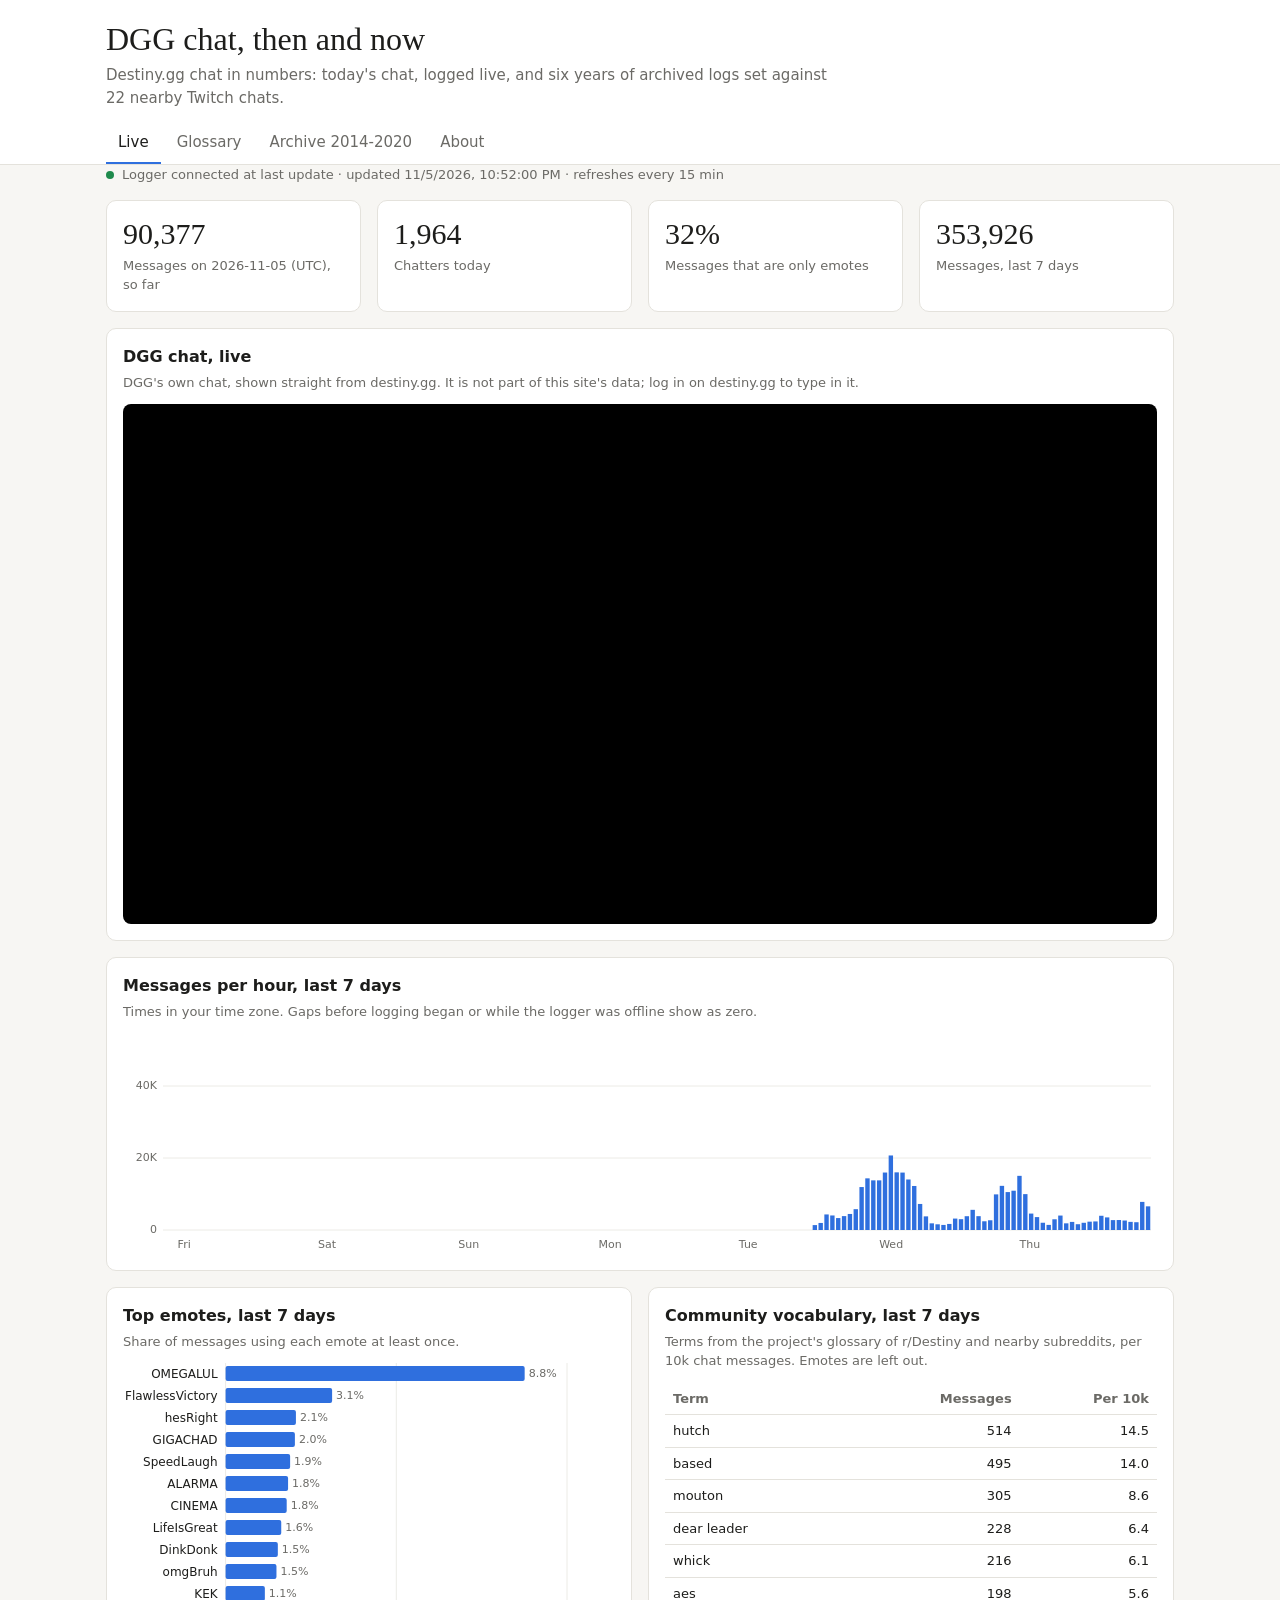
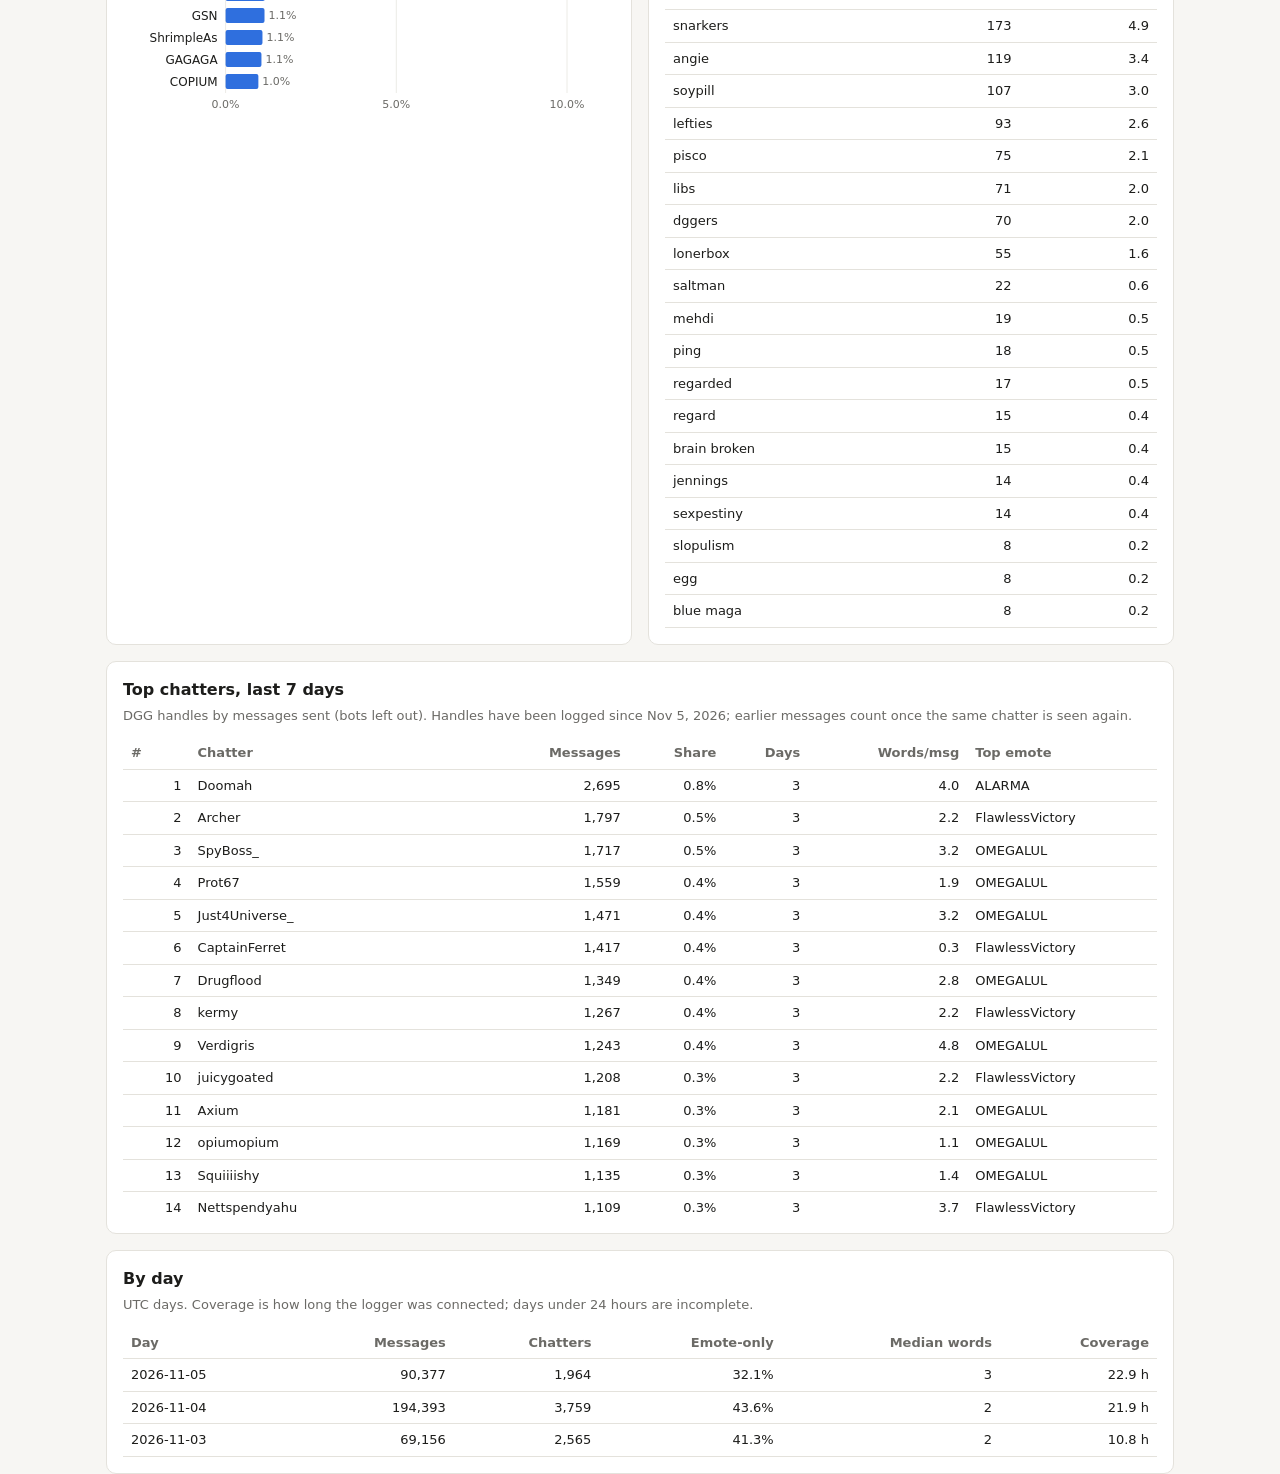
==== index.html @ 862fab1c "Data update 2026-11-05T22:52Z" ====
<!doctype html>
<html lang="en">
<head>
<meta charset="utf-8">
<meta name="viewport" content="width=device-width, initial-scale=1">
<title>DGG Chat Stats</title>
<meta name="description" content="Destiny.gg chat in numbers: a live daily view and the 2014-2020 OverRustle archive, with overlap across 22 nearby Twitch chats.">
<link rel="stylesheet" href="style.css">
</head>
<body>
<header class="top">
  <div class="wrap">
    <h1>DGG chat, then and now</h1>
    <p class="sub">Destiny.gg chat in numbers: today's chat, logged live, and six years of archived logs set against 22 nearby Twitch chats.</p>
    <nav class="tabs" role="tablist">
      <button role="tab" data-tab="live" aria-selected="true">Live</button>
      <button role="tab" data-tab="glossary" aria-selected="false">Glossary</button>
      <button role="tab" data-tab="archive" aria-selected="false">Archive 2014-2020</button>
      <button role="tab" data-tab="about" aria-selected="false">About</button>
    </nav>
  </div>
</header>

<main class="wrap">
  <section id="tab-live" class="tab">
    <p class="status" id="live-status">Loading…</p>
    <div class="tiles">
      <div class="tile"><div class="big" id="t-msgs">—</div><div class="lab" id="t-msgs-lab">Messages today (UTC)</div></div>
      <div class="tile"><div class="big" id="t-users">—</div><div class="lab">Chatters today</div></div>
      <div class="tile"><div class="big" id="t-emote">—</div><div class="lab">Messages that are only emotes</div></div>
      <div class="tile"><div class="big" id="t-7d">—</div><div class="lab">Messages, last 7 days</div></div>
    </div>

    <div class="card">
      <h2>DGG chat, live</h2>
      <p class="note">DGG's own chat, shown straight from destiny.gg. It is not part of this site's data; log in on destiny.gg to type in it.</p>
      <iframe class="chat-embed" src="https://www.destiny.gg/embed/chat" title="destiny.gg chat" loading="lazy"></iframe>
    </div>

    <div class="card">
      <h2>Messages per hour, last 7 days</h2>
      <p class="note">Times in your time zone. Gaps before logging began or while the logger was offline show as zero.</p>
      <div class="chart" id="c-hours"></div>
    </div>

    <div class="grid">
      <div class="card">
        <h2>Top emotes, last 7 days</h2>
        <p class="note">Share of messages using each emote at least once.</p>
        <div class="chart" id="c-emotes"></div>
      </div>
      <div class="card">
        <h2>Community vocabulary, last 7 days</h2>
        <p class="note">Terms from the project's glossary of r/Destiny and nearby subreddits, per 10k chat messages. Emotes are left out.</p>
        <table class="tbl" id="tb-terms"><thead><tr><th>Term</th><th class="num">Messages</th><th class="num">Per 10k</th></tr></thead><tbody></tbody></table>
        <p class="empty" id="terms-empty" hidden>Not enough messages yet.</p>
      </div>
    </div>

    <div class="card">
      <h2>Top chatters, last 7 days</h2>
      <p class="note" id="chatters-note">DGG handles by messages sent (bots left out). Handles have been logged since Nov 5, 2026; earlier messages count once the same chatter is seen again.</p>
      <div class="tbox"><table class="tbl" id="tb-chatters"><thead><tr><th>#</th><th>Chatter</th><th class="num">Messages</th><th class="num">Share</th><th class="num">Days</th><th class="num">Words/msg</th><th>Top emote</th></tr></thead><tbody></tbody></table></div>
      <p class="empty" id="chatters-empty" hidden>No handles logged yet.</p>
    </div>

    <div class="card">
      <h2>By day</h2>
      <p class="note">UTC days. Coverage is how long the logger was connected; days under 24 hours are incomplete.</p>
      <div class="tbox"><table class="tbl" id="tb-days"><thead><tr><th>Day</th><th class="num">Messages</th><th class="num">Chatters</th><th class="num">Emote-only</th><th class="num">Median words</th><th class="num">Coverage</th></tr></thead><tbody></tbody></table></div>
    </div>
  </section>

  <section id="tab-archive" class="tab" hidden>
    <div class="tiles">
      <div class="tile"><div class="big" id="a-total">—</div><div class="lab">Archived chat messages</div></div>
      <div class="tile"><div class="big" id="a-chats">—</div><div class="lab">Chats in the archive</div></div>
      <div class="tile"><div class="big" id="a-dgg">—</div><div class="lab">DGG messages, Dec 2013 to Apr 2020</div></div>
      <div class="tile"><div class="big" id="a-hasan">—</div><div class="lab">Of Destiny's Twitch regulars also in Hasan's chat, 2019-20</div></div>
    </div>

    <div class="card">
      <h2>Who shared chatters with Destiny</h2>
      <p class="note">Share of each chat's regulars (3+ messages in a month) who were also regulars in Destiny's Twitch chat or in DGG that month, pooled over the months both were logged. DGG and vaush.gg are site chats with their own accounts, so any match with them counts same-spelled names only and is a lower bound.</p>
      <div class="legend"><span><i class="sw s1"></i>In Destiny's Twitch chat</span><span><i class="sw s2"></i>In DGG</span></div>
      <div class="chart" id="c-overlap"></div>
    </div>

    <div class="grid">
      <div class="card">
        <h2>Hasan's early chat was Destiny's audience</h2>
        <p class="note">Shared regulars between Hasan's and Destiny's Twitch chats, as a share of each. Hasan's side falls as his chat grows; Destiny's side holds near a third.</p>
        <div class="legend"><span><i class="sw s1"></i>Share of Hasan's regulars</span><span><i class="sw s2"></i>Share of Destiny's regulars</span></div>
        <div class="chart" id="c-hasan"></div>
      </div>
      <div class="card">
        <h2>Badbunny drifts away</h2>
        <p class="note">Share of Badbunny's regulars also in Destiny's Twitch chat.</p>
        <div class="chart" id="c-bb"></div>
      </div>
    </div>

    <div class="grid">
      <div class="card">
        <h2>DGG grew by talking more</h2>
        <p class="note">Messages per month, averaged by year. Monthly chatters stayed at 6-9k throughout. 2020 is January to April.</p>
        <div class="chart" id="c-dgg"></div>
      </div>
      <div class="card">
        <h2>Emote eras in DGG</h2>
        <p class="note">Top five destiny.gg emotes each year, from today's emote list (retired emotes are missed).</p>
        <table class="tbl" id="tb-emotes"><thead><tr><th>Year</th><th>Top emotes</th><th class="num">PEPE</th><th class="num">YEE</th></tr></thead><tbody></tbody></table>
      </div>
    </div>

    <div class="card">
      <h2>Political vocabulary by chat</h2>
      <p class="note">Per 10k messages. Electoral: politicians, parties, elections. Culture war: sjw, feminist, woke, cuck, soy, incel and similar. Word lists were fixed before the counts were read.</p>
      <div class="tbox"><table class="tbl" id="tb-pol"><thead><tr><th>Chat</th><th>Year</th><th class="num">Electoral</th><th class="num">Culture war</th></tr></thead><tbody></tbody></table></div>
    </div>

    <div class="card">
      <h2>The chats</h2>
      <p class="note">Logged range is the first and last month with 1,000+ messages. Groups are descriptive labels.</p>
      <div class="tbox"><table class="tbl" id="tb-chans"><thead><tr><th>Chat</th><th>Group</th><th class="num">Messages</th><th>From</th><th>To</th><th class="num">Median words</th><th>Top short message</th></tr></thead><tbody></tbody></table></div>
    </div>

    <div class="card">
      <h2>Predictions, scored</h2>
      <p class="note">Each was written down and timestamped before the matching data was read. Misses stay in.</p>
      <div class="tbox"><table class="tbl" id="tb-score"><thead><tr><th>#</th><th>Prediction</th><th>Result</th><th>Evidence</th></tr></thead><tbody></tbody></table></div>
    </div>
  </section>

  <section id="tab-glossary" class="tab" hidden>
    <div class="card">
      <h2>What DGG chat is saying now</h2>
      <p class="note">Terms chat is using far more than usual over the last 24 hours, and terms that trended in the last 30 days. Updated hourly. Every meaning is written by Claude from the collected chat lines alone, with no wiki or outside source, and is published automatically, so it can be wrong. Emotes without enough context stay blank. Example lines are only lines that three or more chatters sent word for word.</p>
      <div class="gl-controls">
        <input type="search" id="gl-q" placeholder="Search terms" aria-label="Search terms">
        <div class="gl-filter" role="group" aria-label="Show">
          <button data-f="all" aria-pressed="true">All</button><button data-f="trending" aria-pressed="false">Trending</button><button data-f="word" aria-pressed="false">Words</button><button data-f="emote" aria-pressed="false">Emotes</button>
        </div>
      </div>
      <p class="note" id="gl-status"></p>
    </div>
    <div id="gl-list" class="gl-list"></div>
    <p class="empty" id="gl-empty" hidden>No terms match.</p>
    <div class="card">
      <h2>Every emote seen in chat</h2>
      <p class="note">All emotes used in the last 7 days, most used first, with what they mean. The search box above filters this list too.</p>
      <div class="tbox"><table class="tbl" id="tb-gl-emotes"><thead><tr><th>Emote</th><th class="num">Messages</th><th>Meaning</th></tr></thead><tbody></tbody></table></div>
    </div>
    <p class="note">Something wrong or harmful in an entry? <a href="https://github.com/carrier3rd/dgg-chat-site/issues">Report it</a> and it will be removed.</p>
  </section>

  <section id="tab-about" class="tab prose" hidden>
    <h2>What this is</h2>
    <p>A side study from a student research project on online communities around streamers. It looks at destiny.gg (DGG) chat two ways: a live log of today's chat, and the OverRustle archive of chat logs up to April 2020.</p>
    <h2>Live data</h2>
    <p>A read-only logger reads DGG's public chat feed. It never posts. The DGG moderators okayed it. Logging began on November 3, 2026, and the numbers here refresh every 15 minutes. The chat window on the Live tab is destiny.gg's own embed, loaded from destiny.gg in your browser. Bot accounts are left out of the counts.</p>
    <h2>Glossary</h2>
    <p>Every hour, the glossary compares the last day of chat with the previous 30 days and with the 2014-2020 archive, and lists words, phrases and emotes used far more than usual. Words that match a chatter's name are left out, and so are slurs. Meanings come only from the chat itself: Claude reads the collected chat lines that use a term and writes a short definition from that context alone (no wiki, no outside knowledge). Definitions are published without human review. Entries Claude flags as a slur, harassment, sexual content or a claim about someone's private life are not published.</p>
    <h2>Archive data</h2>
    <p>OverRustle logged DGG and many Twitch chats until spring 2020. Coverage differs a lot by chat: some have years, some have weeks. The archive's own gaps (outages, late additions) are not filled in.</p>
    <h2>Privacy</h2>
    <p>Since November 5, 2026, DGG chat handles are logged and the Live tab lists the most active chatters of the last 7 days by handle, with message counts and activity only. No message text is published, and no one's messages are labeled as hostile or harassing by name. Archive (2014-2020) chatters and Reddit users stay anonymous: their names are replaced by a salted one-way code, and overlap between chats is counted only in aggregate; no one is followed from one chat to another.</p>
    <h2>Limits</h2>
    <ul>
      <li>Twitch-to-Twitch overlap matches the same accounts. Overlap with DGG or vaush.gg, which have their own accounts, matches same-spelled names only, so it undercounts.</li>
      <li>Words that are also someone's chat name were dropped from word counts, which removed a few ordinary words in some chats.</li>
      <li>Emotes are matched against today's destiny.gg emote list, so emotes retired before 2020 are not counted.</li>
      <li>Shared chatters show who was present in both chats, not what they thought of either streamer.</li>
    </ul>
    <p class="note" id="about-gen"></p>
  </section>
</main>
<div class="tip" id="tip" hidden></div>
<script src="app.js"></script>
</body>
</html>
---- style.css ----
:root {
  --bg: #f7f6f3; --panel: #ffffff; --fg: #1d1d1b; --muted: #6b6a66; --line: #e4e2dc;
  --s1: #9aa3ad; --s2: #2f6fde; --ok: #1f8a4c; --warn: #a36a00; --bad: #c2362f; --grid: #ecebe6;
  --radius: 10px; --gap: 16px;
}
@media (prefers-color-scheme: dark) {
  :root { --bg: #121416; --panel: #1b1e22; --fg: #e8e6e1; --muted: #9a9890; --line: #2c3036;
          --s1: #5d6672; --s2: #5b95ff; --ok: #4cc27f; --warn: #e0a83a; --bad: #ff6b62; --grid: #23272c; }
}
* { box-sizing: border-box; }
html, body { margin: 0; }
body { background: var(--bg); color: var(--fg); font: 15px/1.5 system-ui, -apple-system, "Segoe UI", Roboto, sans-serif; }
.wrap { max-width: 1100px; margin: 0 auto; padding: 0 16px; }
.top { border-bottom: 1px solid var(--line); background: var(--panel); }
.top .wrap { padding-top: 20px; }
h1 { font: 400 clamp(24px, 4vw, 32px)/1.2 Georgia, "Times New Roman", serif; margin: 0 0 6px; }
.sub { color: var(--muted); margin: 0 0 14px; max-width: 46rem; }
.tabs { display: flex; gap: 4px; overflow-x: auto; }
.tabs button { background: none; border: 0; border-bottom: 2px solid transparent; color: var(--muted); font: inherit;
  padding: 8px 12px; cursor: pointer; white-space: nowrap; }
.tabs button[aria-selected=true] { color: var(--fg); border-bottom-color: var(--s2); }
main { padding-top: 22px; padding-bottom: 40px; }
.tab { display: grid; gap: var(--gap); }
.tab[hidden] { display: none; }
.status { color: var(--muted); font-size: 13px; margin: 0; display: flex; align-items: center; gap: 8px; }
.dot { width: 8px; height: 8px; border-radius: 50%; background: var(--bad); display: inline-block; }
.dot.on { background: var(--ok); }
.tiles { display: grid; gap: var(--gap); grid-template-columns: repeat(auto-fit, minmax(min(100%, 200px), 1fr)); }
.tile, .card { background: var(--panel); border: 1px solid var(--line); border-radius: var(--radius); padding: 16px; min-width: 0; }
.big { font: 400 30px/1.15 Georgia, serif; font-variant-numeric: tabular-nums; }
.lab { color: var(--muted); font-size: 13px; margin-top: 4px; }
.grid { display: grid; gap: var(--gap); grid-template-columns: repeat(auto-fit, minmax(min(100%, 420px), 1fr)); }
h2 { font-size: 16px; font-weight: 600; margin: 0; }
.note { color: var(--muted); font-size: 13px; margin: 4px 0 12px; }
.legend { display: flex; flex-wrap: wrap; gap: 14px; font-size: 13px; color: var(--muted); margin-bottom: 8px; }
.sw { display: inline-block; width: 10px; height: 10px; border-radius: 2px; margin-right: 6px; vertical-align: -1px; }
.sw.s1 { background: var(--s1); } .sw.s2 { background: var(--s2); }
.chart { position: relative; width: 100%; min-height: 200px; }
.chart svg { display: block; width: 100%; height: auto; overflow: visible; }
.chart text { fill: var(--muted); font-size: 11px; }
.chart .lbl { fill: var(--fg); font-size: 12px; }
.tbox { max-height: 30rem; overflow: auto; }
.tbl { width: 100%; border-collapse: collapse; font-size: 13px; font-variant-numeric: tabular-nums; }
.tbl th { text-align: left; font-weight: 600; color: var(--muted); padding: 6px 8px; border-bottom: 1px solid var(--line);
  position: sticky; top: 0; background: var(--panel); }
.tbl td { padding: 6px 8px; border-bottom: 1px solid var(--line); vertical-align: top; }
.tbl .num { text-align: right; white-space: nowrap; }
.ok { color: var(--ok); } .warn { color: var(--warn); } .bad { color: var(--bad); }
.empty { color: var(--muted); font-size: 13px; }
.prose { max-width: 46rem; display: block; }
.prose h2 { margin-top: 22px; } .prose p, .prose li { color: var(--fg); }
.tip { position: fixed; pointer-events: none; background: var(--panel); border: 1px solid var(--line); border-radius: 8px;
  box-shadow: 0 4px 14px rgba(0,0,0,.15); padding: 6px 9px; font-size: 12px; z-index: 10; white-space: nowrap; }
.tip .k { color: var(--muted); }

/* destiny.gg chat embed on the Live tab */
.chat-embed { display: block; width: 100%; height: 520px; border: 0; border-radius: 8px; background: #000; }
@media (max-width: 600px) { .chat-embed { height: 420px; } }

.gl-controls { display: flex; flex-wrap: wrap; gap: 10px; align-items: center; }
.gl-controls input { flex: 1 1 220px; font: inherit; padding: 7px 10px; border: 1px solid var(--line); border-radius: 8px;
  background: var(--bg); color: var(--fg); }
.gl-filter { display: flex; gap: 4px; flex-wrap: wrap; }
.gl-filter button { font: inherit; font-size: 13px; padding: 5px 10px; border: 1px solid var(--line); border-radius: 999px;
  background: none; color: var(--muted); cursor: pointer; }
.gl-filter button[aria-pressed=true] { background: var(--s2); border-color: var(--s2); color: #fff; }
.gl-list { display: grid; gap: var(--gap); grid-template-columns: repeat(auto-fill, minmax(min(100%, 320px), 1fr)); }
.gl-card { display: flex; flex-direction: column; gap: 8px; }
.gl-head { display: flex; align-items: baseline; justify-content: space-between; gap: 8px; flex-wrap: wrap; }
.gl-term { font: 400 22px/1.2 Georgia, serif; word-break: break-word; }
.chip { font-size: 11px; padding: 2px 8px; border-radius: 999px; border: 1px solid var(--line); color: var(--muted); white-space: nowrap; }
.chip.hot { border-color: var(--s2); color: var(--s2); }
.gl-def { margin: 0; }
.gl-def.pending { color: var(--muted); font-style: normal; }
.gl-src { font-size: 12px; color: var(--muted); }
.gl-stats { font-size: 12px; color: var(--muted); font-variant-numeric: tabular-nums; }
.gl-co { display: flex; flex-wrap: wrap; gap: 4px; }
.gl-q { margin: 0; padding-left: 10px; border-left: 2px solid var(--line); font-size: 13px; }
.gl-q span { color: var(--muted); font-size: 12px; }
.spark { width: 100%; height: 34px; display: block; }
#tb-gl-emotes { table-layout: fixed; }
#tb-gl-emotes th:nth-child(1) { width: 30%; } #tb-gl-emotes th:nth-child(2) { width: 22%; }
#tb-gl-emotes td:first-child { overflow-wrap: anywhere; }
@media (max-width: 600px) { #tb-gl-emotes th:nth-child(1) { width: 34%; } #tb-gl-emotes th:nth-child(2) { width: 20%; } #tb-gl-emotes th:nth-child(2) { font-size: 0; } #tb-gl-emotes th:nth-child(2)::after { content: "Uses"; font-size: 13px; } }
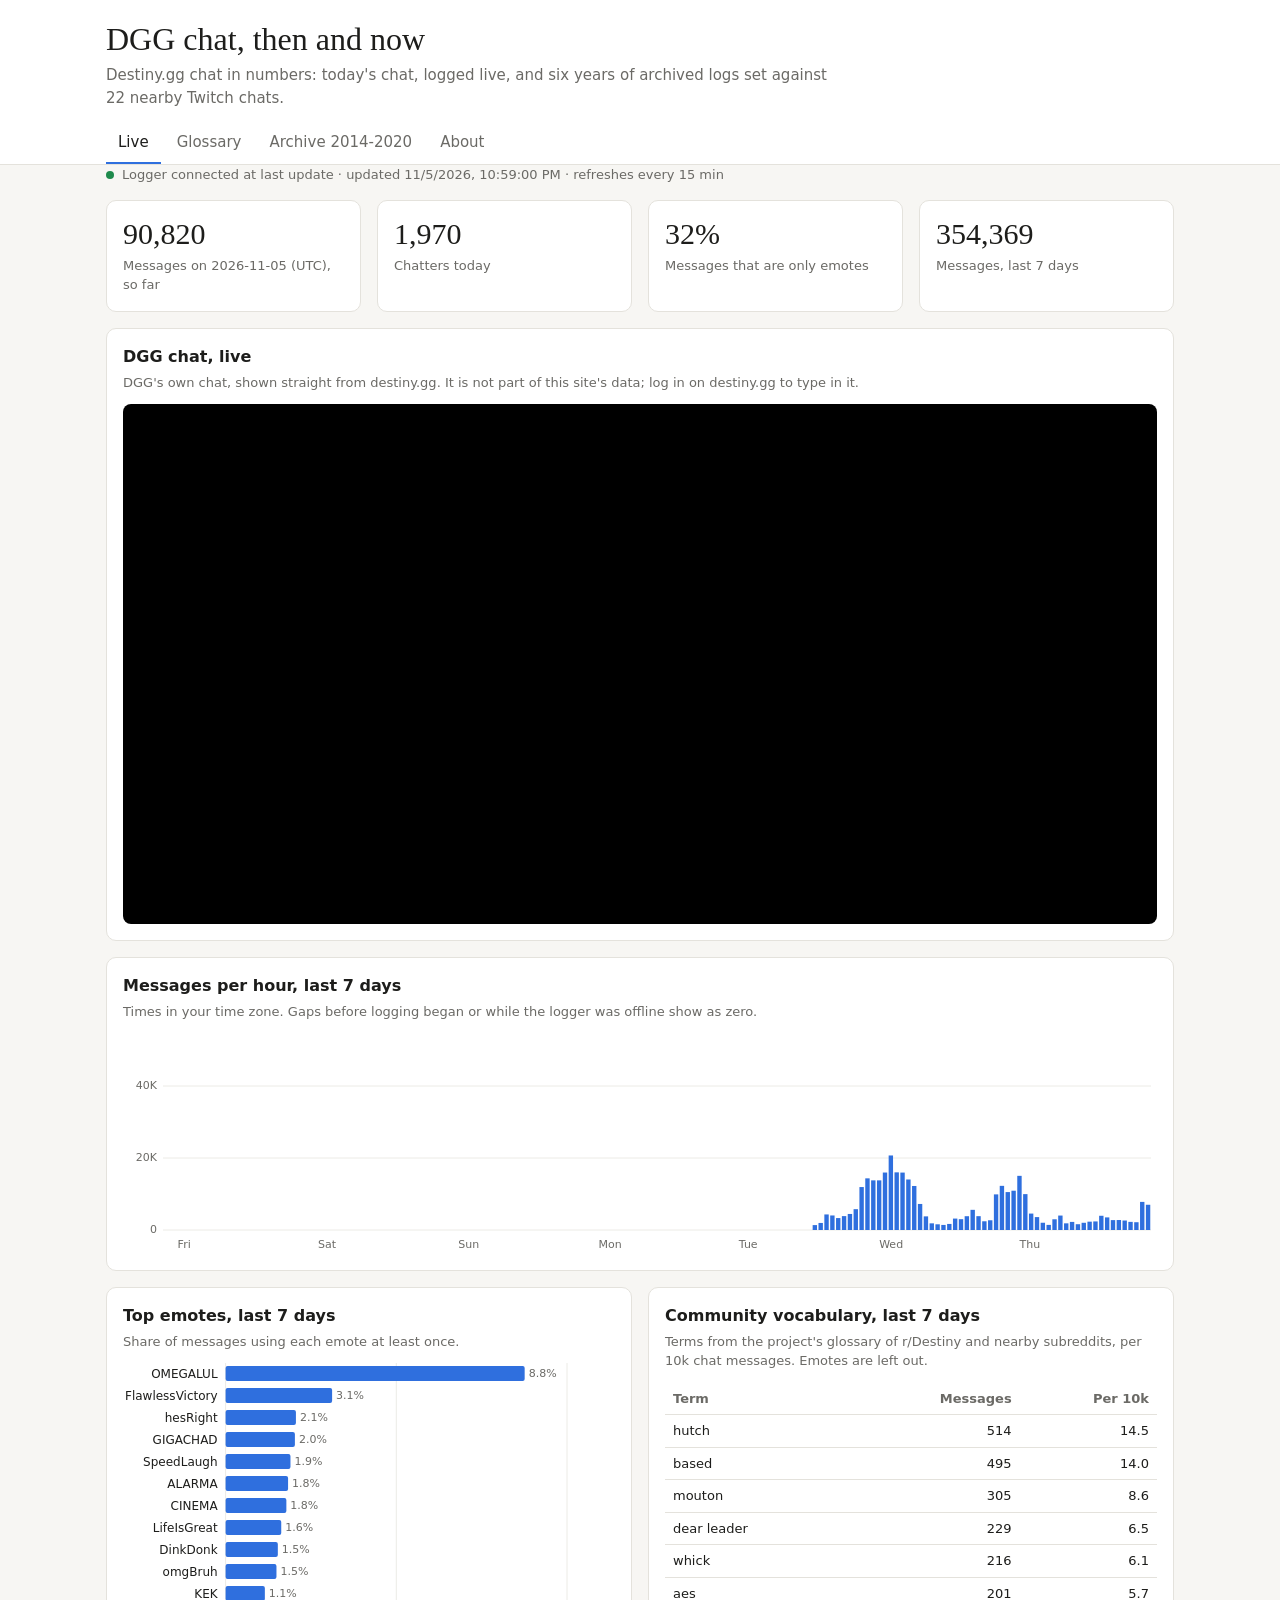
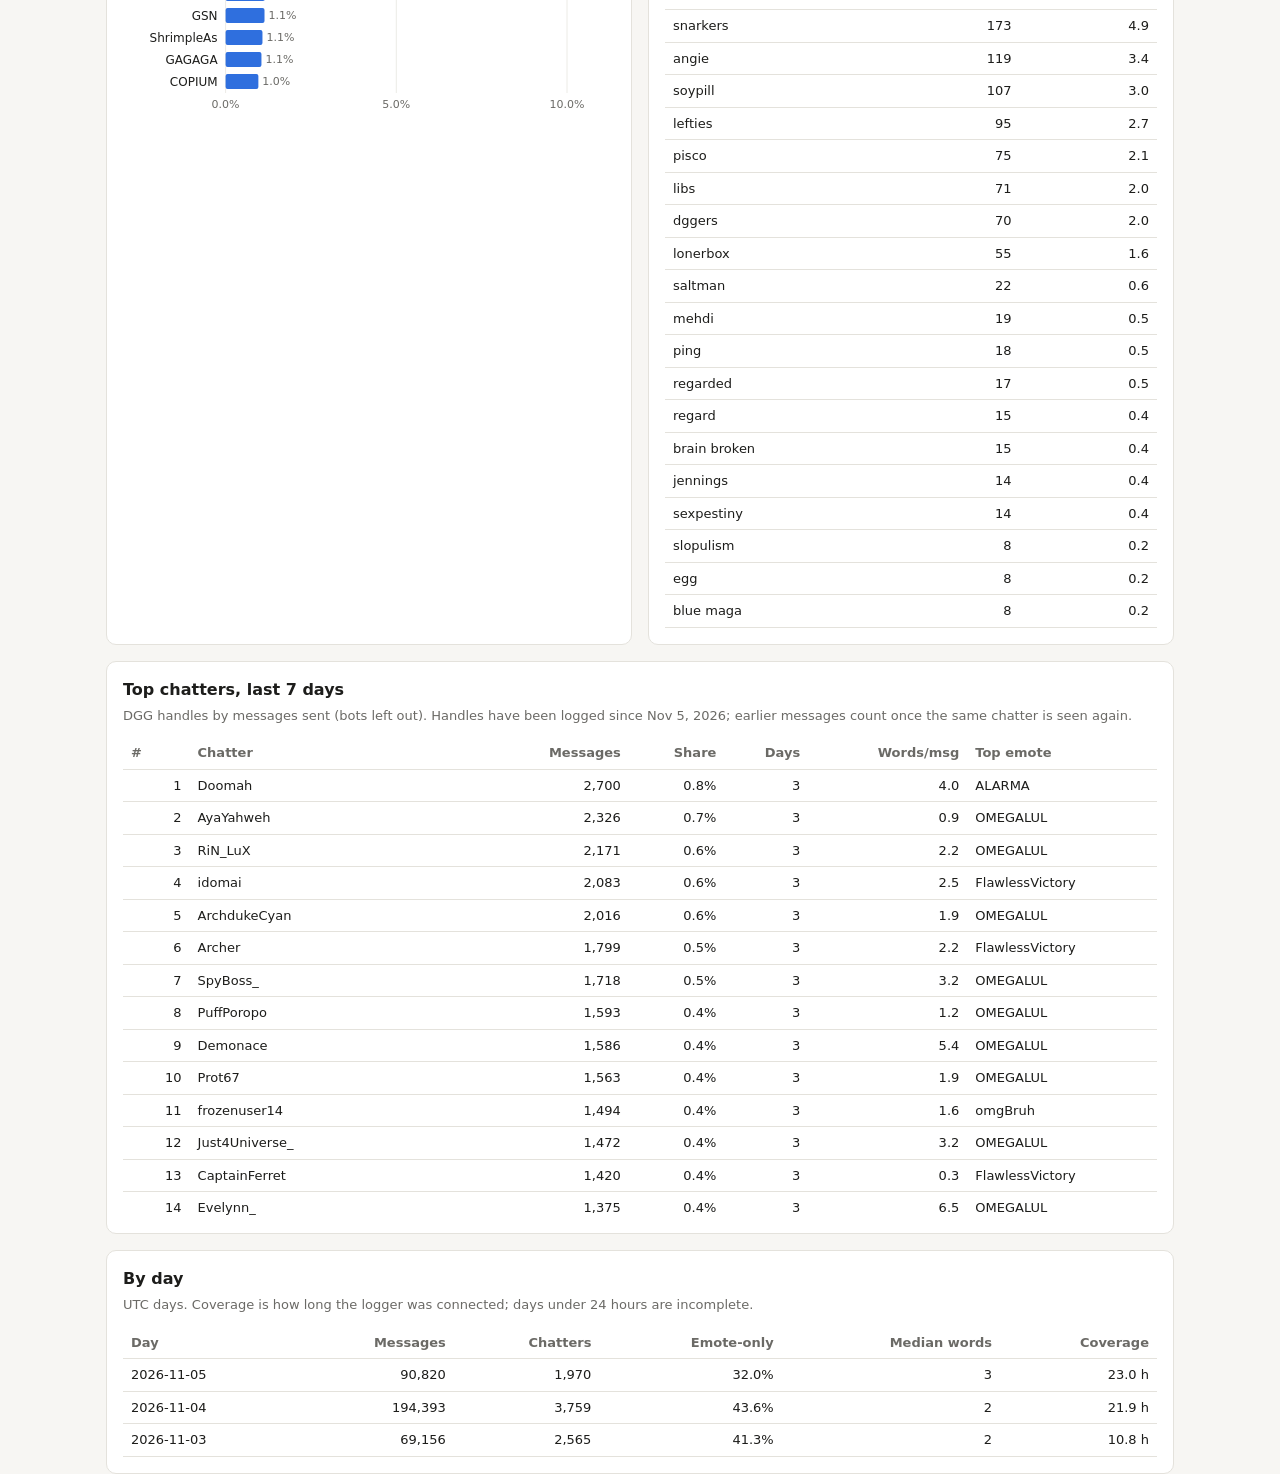
==== commit 0e151300: "Data update 2026-11-05T22:59Z" ====
--- a/index.html
+++ b/index.html
@@ -5,7 +5,7 @@
 <meta name="viewport" content="width=device-width, initial-scale=1">
 <title>DGG Chat Stats</title>
 <meta name="description" content="Destiny.gg chat in numbers: a live daily view and the 2014-2020 OverRustle archive, with overlap across 22 nearby Twitch chats.">
-<link rel="stylesheet" href="style.css">
+<link rel="stylesheet" href="style.css?v=e4b4826c">
 </head>
 <body>
 <header class="top">
@@ -176,6 +176,6 @@
   </section>
 </main>
 <div class="tip" id="tip" hidden></div>
-<script src="app.js"></script>
+<script src="app.js?v=e4b4826c"></script>
 </body>
 </html>
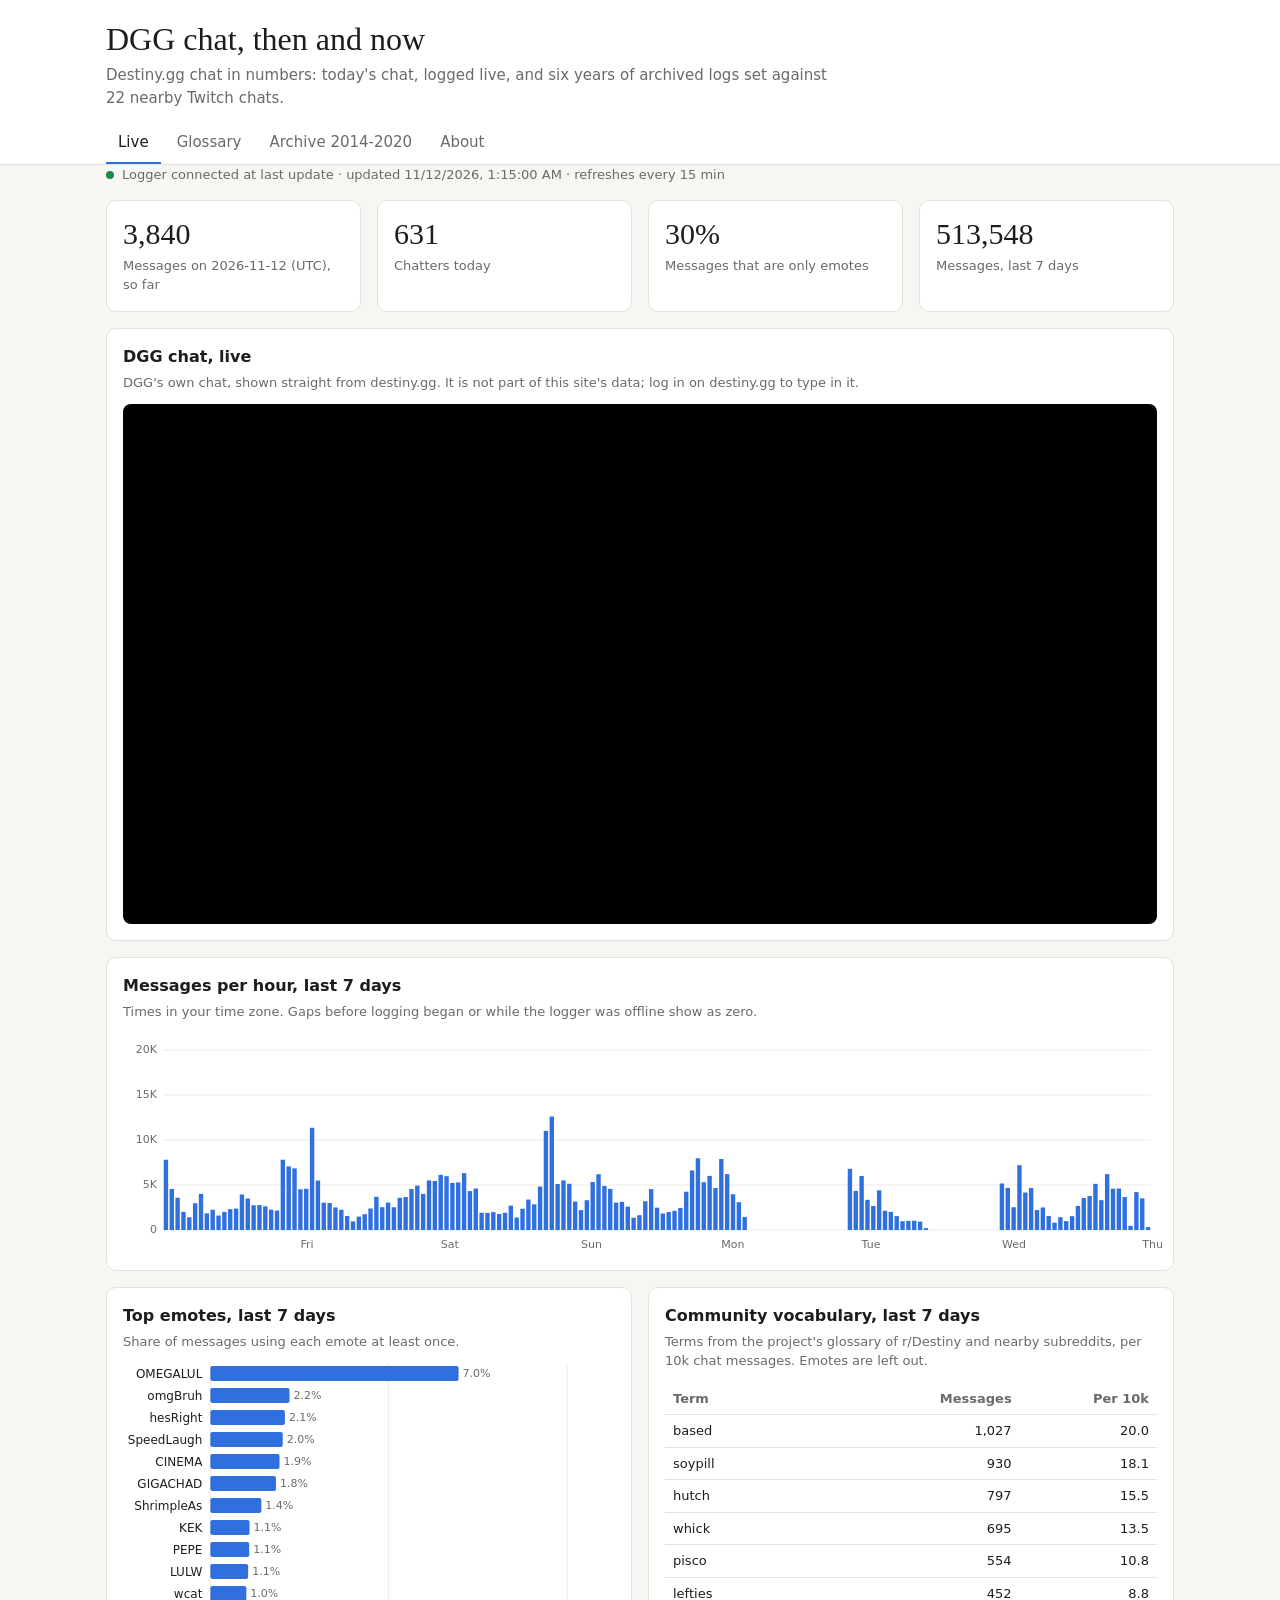
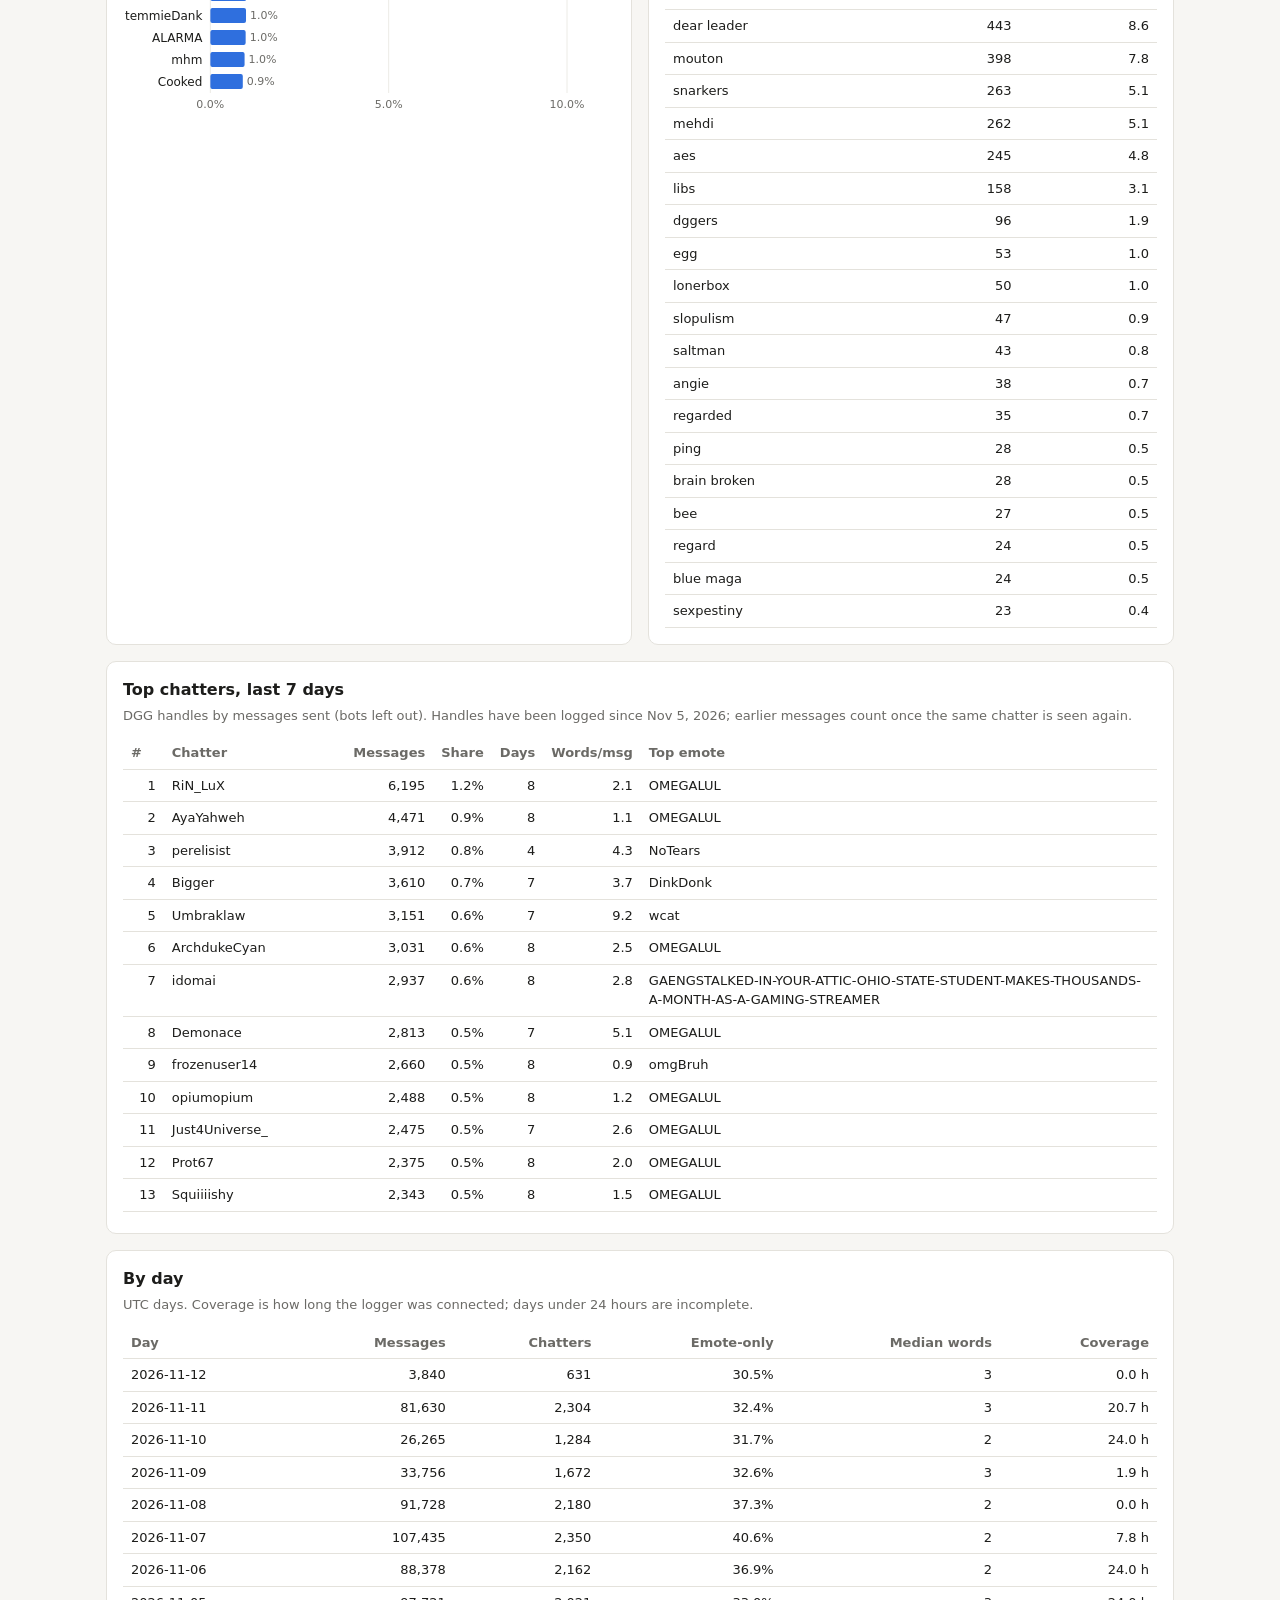
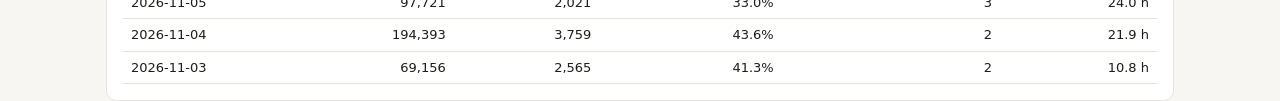
==== commit 1a5bd756: "Data update 2026-11-12T01:15Z" ====
--- a/index.html
+++ b/index.html
@@ -5,7 +5,7 @@
 <meta name="viewport" content="width=device-width, initial-scale=1">
 <title>DGG Chat Stats</title>
 <meta name="description" content="Destiny.gg chat in numbers: a live daily view and the 2014-2020 OverRustle archive, with overlap across 22 nearby Twitch chats.">
-<link rel="stylesheet" href="style.css?v=e4b4826c">
+<link rel="stylesheet" href="style.css?v=f20e9116">
 </head>
 <body>
 <header class="top">
@@ -16,6 +16,7 @@
       <button role="tab" data-tab="live" aria-selected="true">Live</button>
       <button role="tab" data-tab="glossary" aria-selected="false">Glossary</button>
       <button role="tab" data-tab="archive" aria-selected="false">Archive 2014-2020</button>
+      <button role="tab" data-tab="bots" aria-selected="false" id="tab-btn-bots" hidden>Bots</button>
       <button role="tab" data-tab="about" aria-selected="false">About</button>
     </nav>
   </div>
@@ -154,6 +155,15 @@
     <p class="note">Something wrong or harmful in an entry? <a href="https://github.com/carrier3rd/dgg-chat-site/issues">Report it</a> and it will be removed.</p>
   </section>
 
+  <section id="tab-bots" class="tab" hidden>
+    <div class="card prose">
+      <h2>Bots we found that Bot Bouncer then banned</h2>
+      <p class="note">Each account here was flagged by our detector, read by two reviewers, and reported to <a href="https://www.reddit.com/r/BotBouncer/" rel="noopener">Bot Bouncer</a>, which then banned it. The label is Bot Bouncer's, not ours: every entry links to its listing, and the status is rechecked every week. If Bot Bouncer reverses a listing, the account comes off this page at the next rebuild. Only posts from an account's bot period are shown; contact handles and other users' names inside them are masked.</p>
+      <p class="note" id="bots-meta"></p>
+    </div>
+    <div id="bots-list"></div>
+  </section>
+
   <section id="tab-about" class="tab prose" hidden>
     <h2>What this is</h2>
     <p>A side study from a student research project on online communities around streamers. It looks at destiny.gg (DGG) chat two ways: a live log of today's chat, and the OverRustle archive of chat logs up to April 2020.</p>
@@ -164,7 +174,7 @@
     <h2>Archive data</h2>
     <p>OverRustle logged DGG and many Twitch chats until spring 2020. Coverage differs a lot by chat: some have years, some have weeks. The archive's own gaps (outages, late additions) are not filled in.</p>
     <h2>Privacy</h2>
-    <p>Since November 5, 2026, DGG chat handles are logged and the Live tab lists the most active chatters of the last 7 days by handle, with message counts and activity only. No message text is published, and no one's messages are labeled as hostile or harassing by name. Archive (2014-2020) chatters and Reddit users stay anonymous: their names are replaced by a salted one-way code, and overlap between chats is counted only in aggregate; no one is followed from one chat to another.</p>
+    <p>Since November 5, 2026, DGG chat handles are logged and the Live tab lists the most active chatters of the last 7 days by handle, with message counts and activity only. No message text is published, and no one's messages are labeled as hostile or harassing by name. Archive (2014-2020) chatters and Reddit users stay anonymous: their names are replaced by a salted one-way code, and overlap between chats is counted only in aggregate; no one is followed from one chat to another. The one exception is the Bots tab: Reddit accounts that Bot Bouncer has banned as bots, after we reported them, are shown by name with their bot-period posts. They are never linked to chat accounts or to real people.</p>
     <h2>Limits</h2>
     <ul>
       <li>Twitch-to-Twitch overlap matches the same accounts. Overlap with DGG or vaush.gg, which have their own accounts, matches same-spelled names only, so it undercounts.</li>
@@ -176,6 +186,6 @@
   </section>
 </main>
 <div class="tip" id="tip" hidden></div>
-<script src="app.js?v=e4b4826c"></script>
+<script src="app.js?v=f20e9116"></script>
 </body>
 </html>
--- a/style.css
+++ b/style.css
@@ -82,3 +82,9 @@
 #tb-gl-emotes th:nth-child(1) { width: 30%; } #tb-gl-emotes th:nth-child(2) { width: 22%; }
 #tb-gl-emotes td:first-child { overflow-wrap: anywhere; }
 @media (max-width: 600px) { #tb-gl-emotes th:nth-child(1) { width: 34%; } #tb-gl-emotes th:nth-child(2) { width: 20%; } #tb-gl-emotes th:nth-child(2) { font-size: 0; } #tb-gl-emotes th:nth-child(2)::after { content: "Uses"; font-size: 13px; } }
+
+/* Bots tab (Nov 11 2026) */
+#bots-list { display: grid; gap: 12px; margin-top: 12px; }
+.bot-card h3 { margin: 0 0 4px; font-size: 16px; overflow-wrap: anywhere; }
+.bot-card ul { margin: 4px 0 8px; padding-left: 18px; }
+.bot-posts li { margin-bottom: 6px; overflow-wrap: anywhere; }
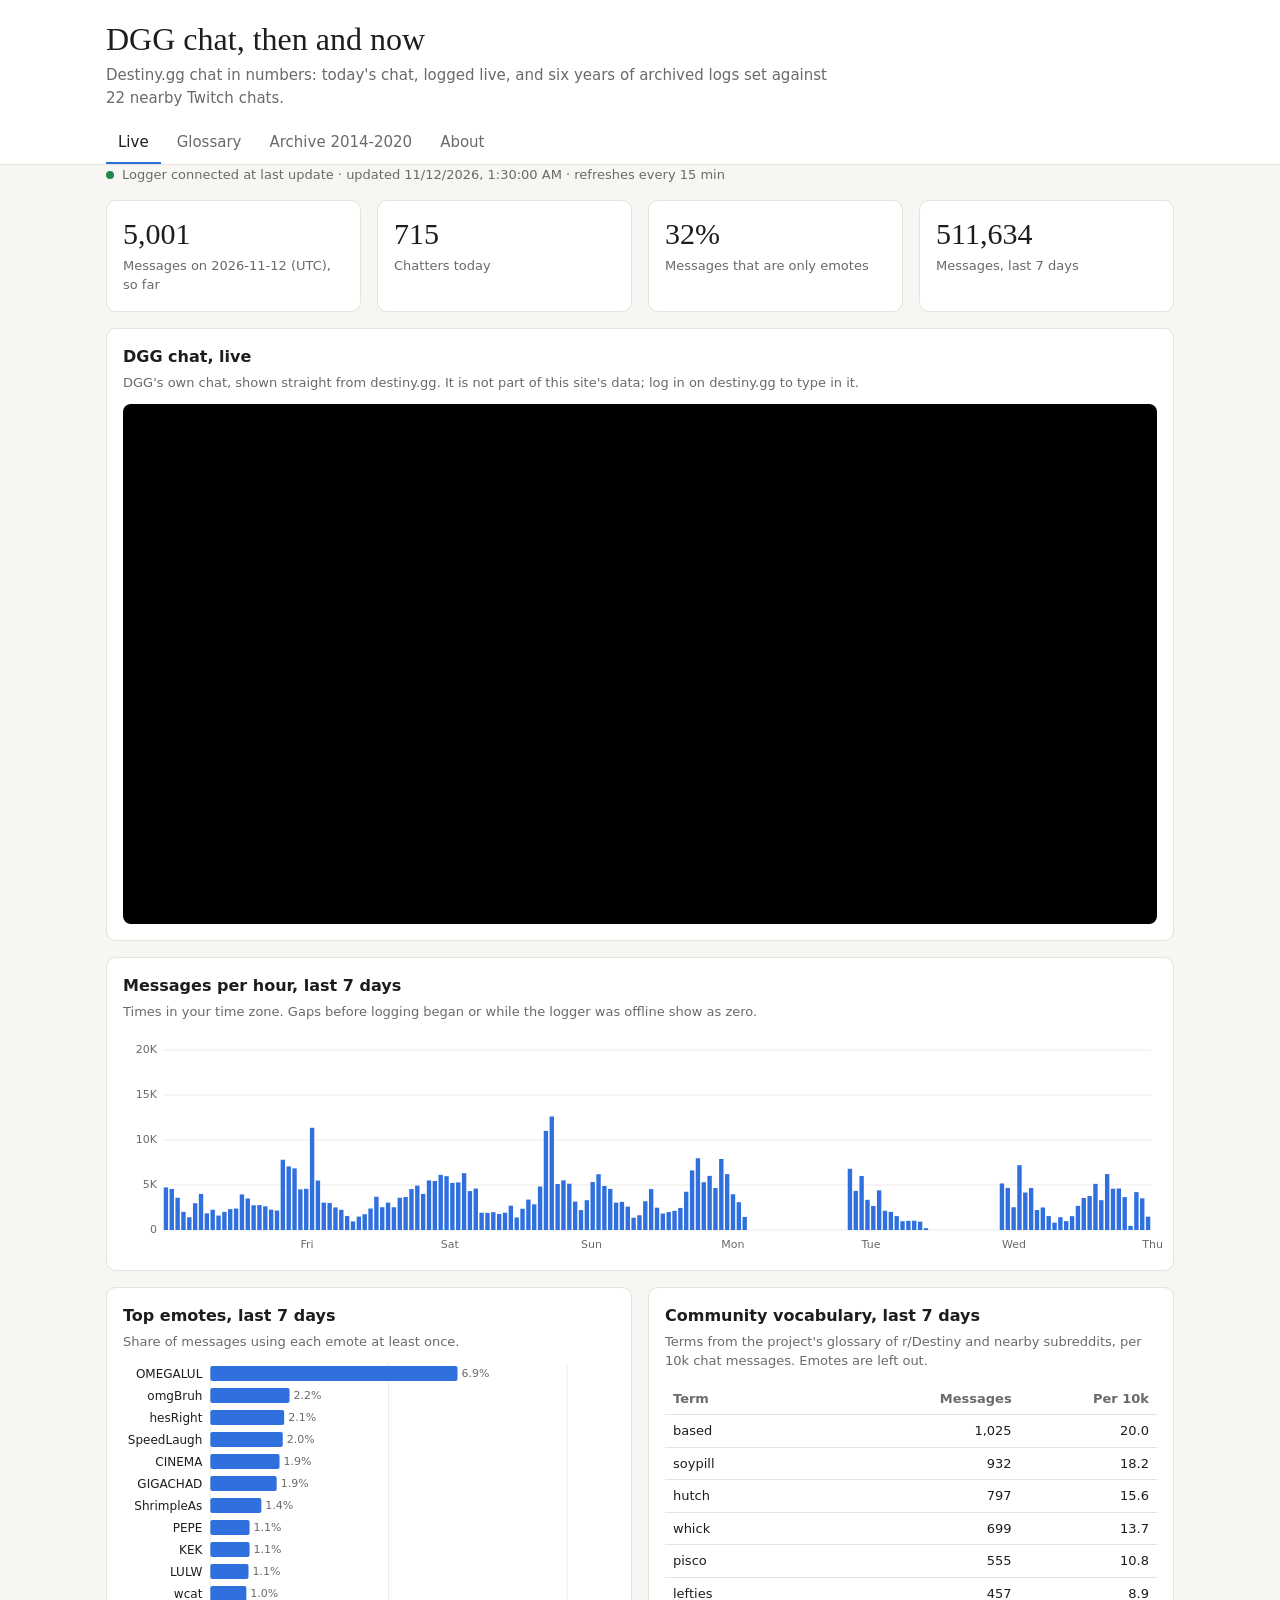
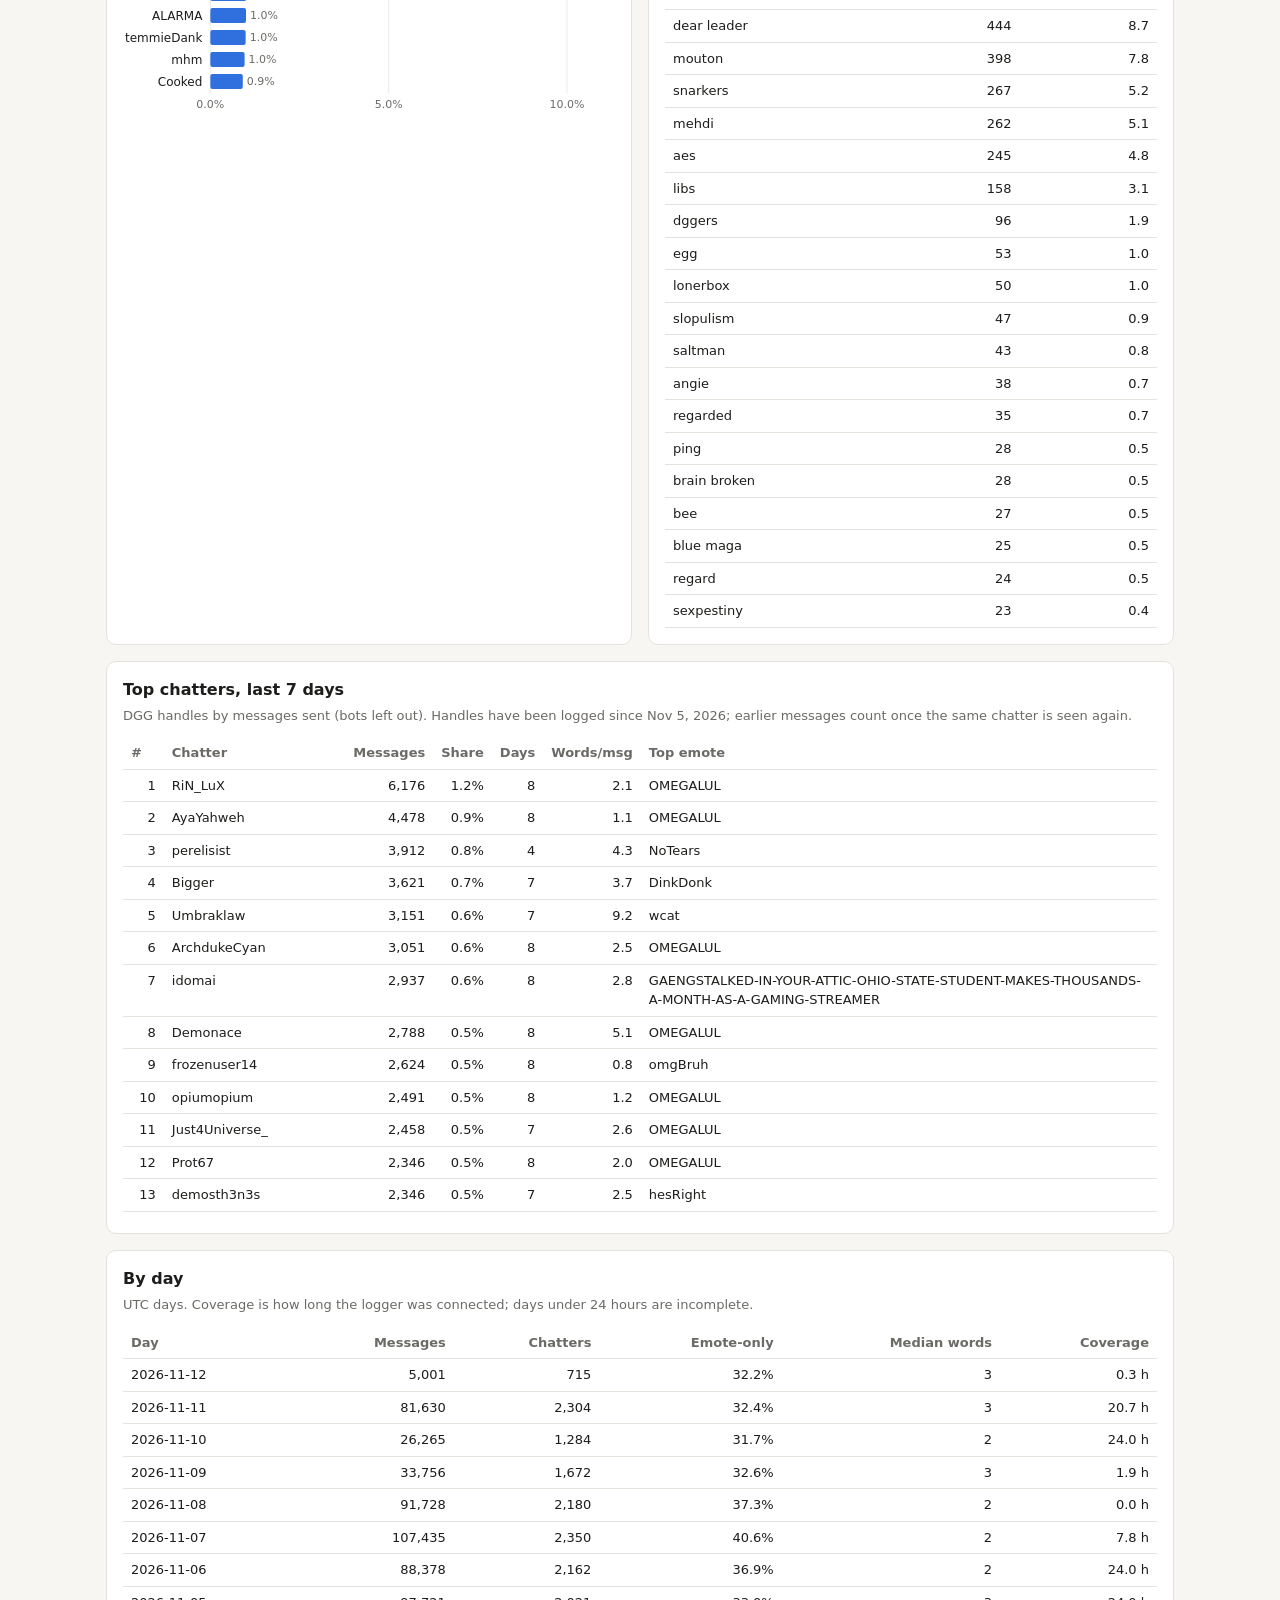
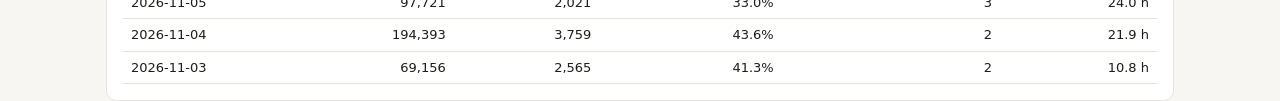
==== commit b192defc: "Data update 2026-11-12T01:30Z" ====
--- a/index.html
+++ b/index.html
@@ -5,7 +5,7 @@
 <meta name="viewport" content="width=device-width, initial-scale=1">
 <title>DGG Chat Stats</title>
 <meta name="description" content="Destiny.gg chat in numbers: a live daily view and the 2014-2020 OverRustle archive, with overlap across 22 nearby Twitch chats.">
-<link rel="stylesheet" href="style.css?v=f20e9116">
+<link rel="stylesheet" href="style.css?v=da38f57e">
 </head>
 <body>
 <header class="top">
@@ -186,6 +186,6 @@
   </section>
 </main>
 <div class="tip" id="tip" hidden></div>
-<script src="app.js?v=f20e9116"></script>
+<script src="app.js?v=da38f57e"></script>
 </body>
 </html>
--- a/style.css
+++ b/style.css
@@ -88,3 +88,5 @@
 .bot-card h3 { margin: 0 0 4px; font-size: 16px; overflow-wrap: anywhere; }
 .bot-card ul { margin: 4px 0 8px; padding-left: 18px; }
 .bot-posts li { margin-bottom: 6px; overflow-wrap: anywhere; }
+.tabs button[hidden] { display: none; }
+#tab-bots a, #tab-about a { color: var(--s2); }
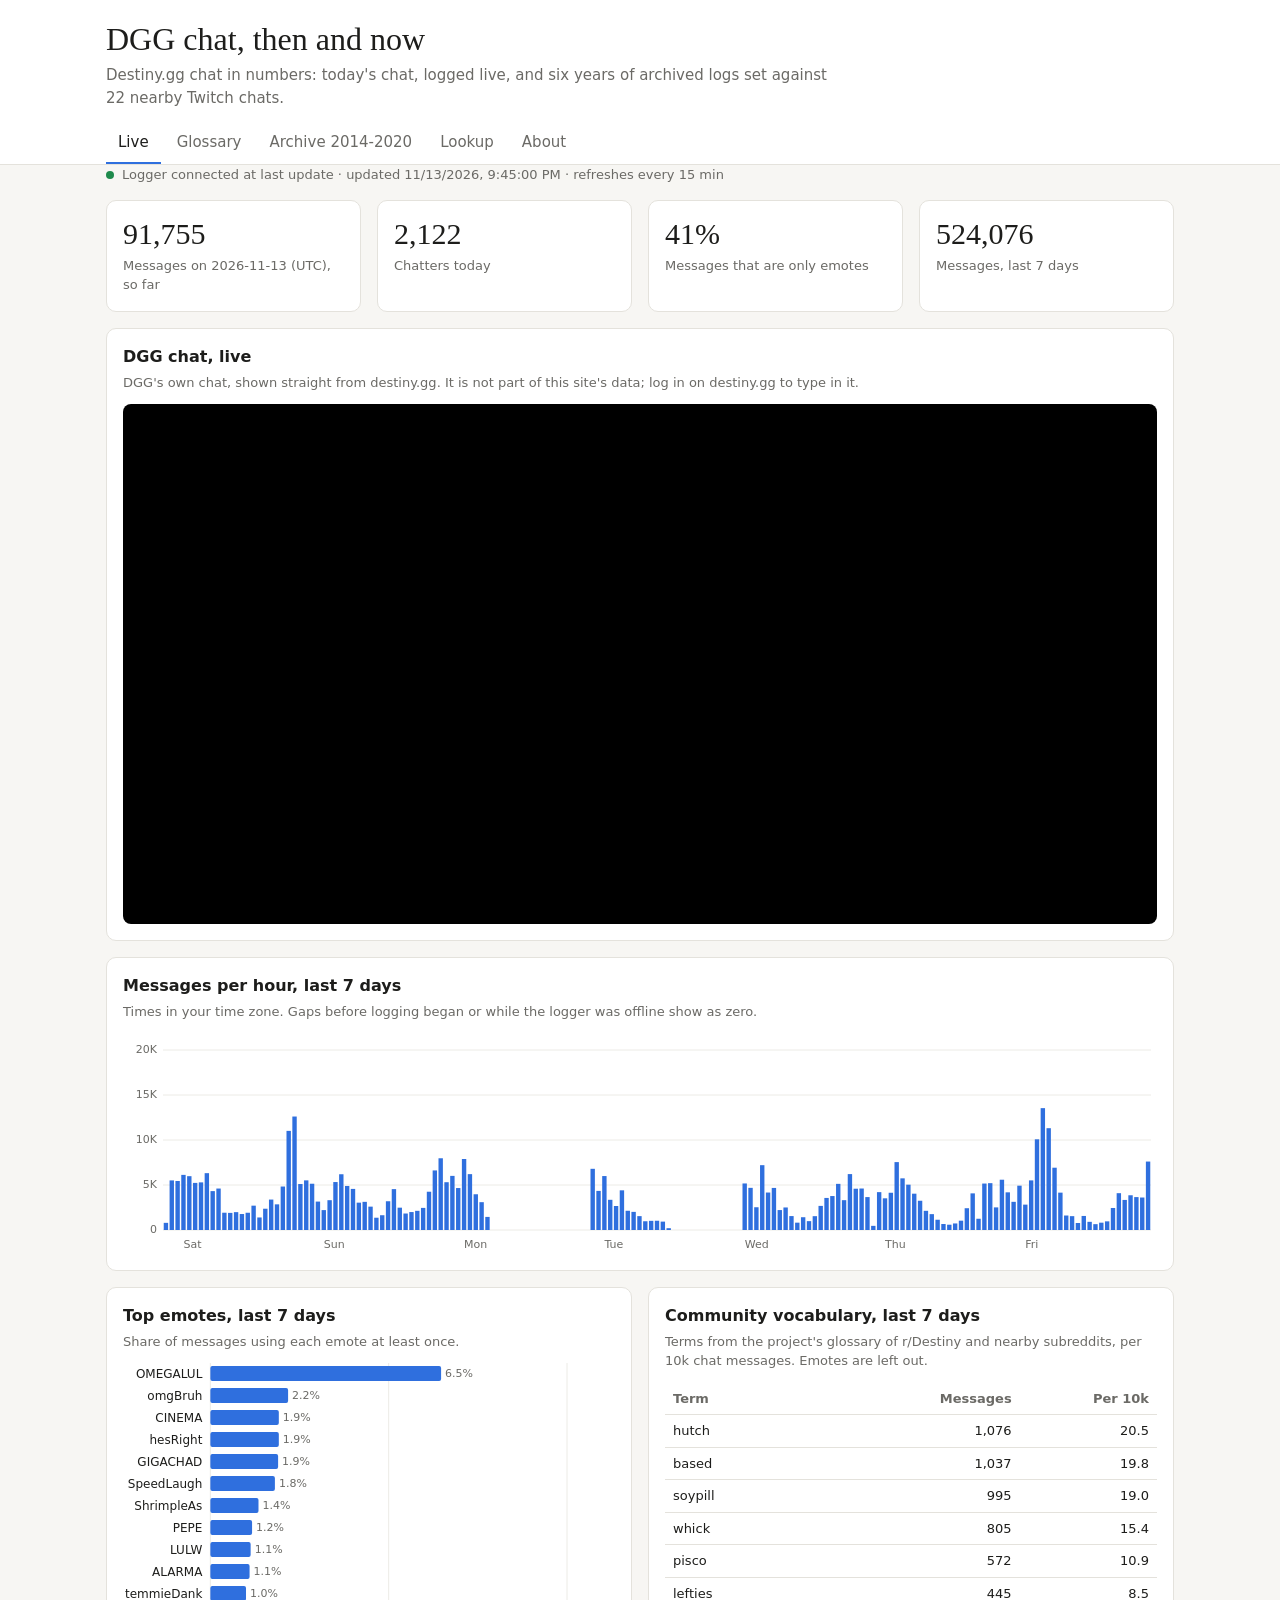
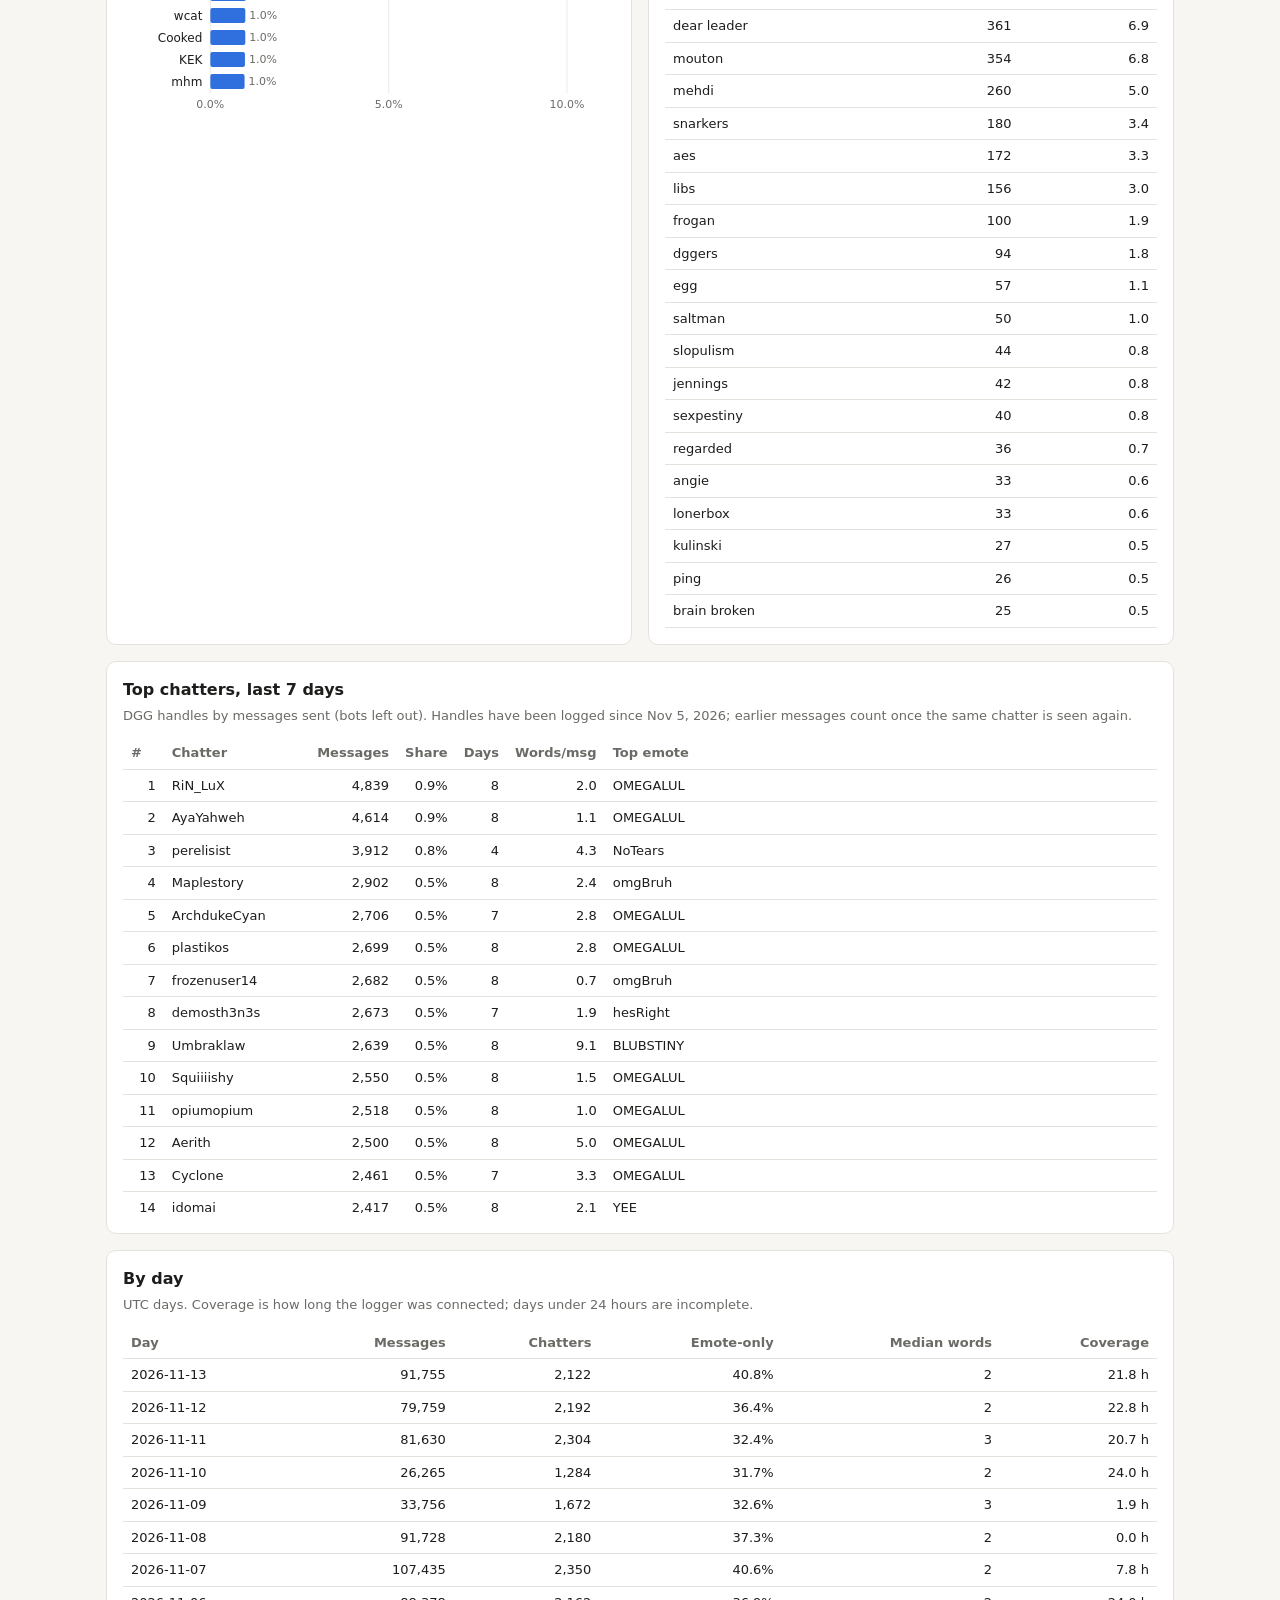
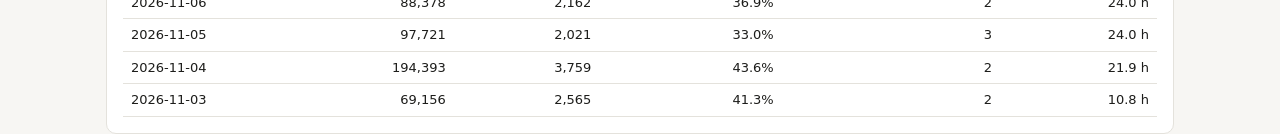
==== commit 412d8d6a: "Data update 2026-11-13T21:45Z" ====
--- a/index.html
+++ b/index.html
@@ -5,7 +5,7 @@
 <meta name="viewport" content="width=device-width, initial-scale=1">
 <title>DGG Chat Stats</title>
 <meta name="description" content="Destiny.gg chat in numbers: a live daily view and the 2014-2020 OverRustle archive, with overlap across 22 nearby Twitch chats.">
-<link rel="stylesheet" href="style.css?v=da38f57e">
+<link rel="stylesheet" href="style.css?v=c3d792ec">
 </head>
 <body>
 <header class="top">
@@ -17,6 +17,7 @@
       <button role="tab" data-tab="glossary" aria-selected="false">Glossary</button>
       <button role="tab" data-tab="archive" aria-selected="false">Archive 2014-2020</button>
       <button role="tab" data-tab="bots" aria-selected="false" id="tab-btn-bots" hidden>Bots</button>
+      <button role="tab" data-tab="lookup" aria-selected="false">Lookup</button>
       <button role="tab" data-tab="about" aria-selected="false">About</button>
     </nav>
   </div>
@@ -162,6 +163,28 @@
       <p class="note" id="bots-meta"></p>
     </div>
     <div id="bots-list"></div>
+  </section>
+
+  <section id="tab-lookup" class="tab" hidden>
+    <div class="card">
+      <h2>Check a Reddit account</h2>
+      <p class="note">Type a username to score it with our bot detector (v7.1). Everything runs in your browser: your browser fetches the account's public posts and comments from <a href="https://arctic-shift.photon-reddit.com" rel="noopener">Arctic Shift</a>, an independent Reddit archive, and the score is worked out on this page. Nothing is sent to this site, saved or shared, and the name you type never goes into the page address.</p>
+      <!-- Never submits natively: no input has a name and the inline handler blocks navigation, so the username can't reach the URL even before lookup.js loads. -->
+      <form id="lk-form" class="lk-form" autocomplete="off" onsubmit="return false">
+        <label for="lk-user" class="lab">Username</label>
+        <div class="lk-row"><span class="lk-u">u/</span><input id="lk-user" spellcheck="false" maxlength="24" placeholder="username" required><button id="lk-go" type="submit" disabled>Check</button></div>
+      </form>
+      <div class="lk-bar" id="lk-bar" role="progressbar" aria-valuemin="0" aria-valuemax="100" aria-valuenow="0" hidden>
+        <div class="lk-track"><div class="lk-fill" id="lk-fill"></div></div>
+        <p class="lk-bartxt" id="lk-bartxt" aria-live="polite"></p>
+      </div>
+      <p class="status" id="lk-status" aria-live="polite"></p>
+    </div>
+    <div id="lk-result"></div>
+    <div class="card prose">
+      <h2>How to read it</h2>
+      <p class="note">The rating runs from 1 to 10. Each step marks one of the detector's tested lines: <b>5</b> is the loose line (about 7 in 100 ordinary accounts reach it), <b>7</b> is the 2% line, and <b>9</b> is the strict line (about 2 in 100 ordinary accounts). The detector was trained on accounts that the volunteer project <a href="https://www.reddit.com/r/BotBouncer/" rel="noopener">Bot Bouncer</a> banned. A high rating is a lead for a closer look, not proof. Real people get flagged too. The time-zone and location clues come from posting hours and place subreddits. They're rough guesses and aren't part of the score. Arctic Shift can run a few days behind Reddit, and only the newest 1,000 posts and 1,000 comments are read.</p>
+    </div>
   </section>
 
   <section id="tab-about" class="tab prose" hidden>
@@ -174,7 +197,7 @@
     <h2>Archive data</h2>
     <p>OverRustle logged DGG and many Twitch chats until spring 2020. Coverage differs a lot by chat: some have years, some have weeks. The archive's own gaps (outages, late additions) are not filled in.</p>
     <h2>Privacy</h2>
-    <p>Since November 5, 2026, DGG chat handles are logged and the Live tab lists the most active chatters of the last 7 days by handle, with message counts and activity only. No message text is published, and no one's messages are labeled as hostile or harassing by name. Archive (2014-2020) chatters and Reddit users stay anonymous: their names are replaced by a salted one-way code, and overlap between chats is counted only in aggregate; no one is followed from one chat to another. The one exception is the Bots tab: Reddit accounts that Bot Bouncer has banned as bots, after we reported them, are shown by name with their bot-period posts. They are never linked to chat accounts or to real people.</p>
+    <p>Since November 5, 2026, DGG chat handles are logged and the Live tab lists the most active chatters of the last 7 days by handle, with message counts and activity only. No message text is published, and no one's messages are labeled as hostile or harassing by name. Archive (2014-2020) chatters and Reddit users stay anonymous: their names are replaced by a salted one-way code, and overlap between chats is counted only in aggregate; no one is followed from one chat to another. The one exception is the Bots tab: Reddit accounts that Bot Bouncer has banned as bots, after we reported them, are shown by name with their bot-period posts. They are never linked to chat accounts or to real people. The Lookup tab scores only the account you type, inside your own browser. We never see the name or the result, and we publish no lookup results.</p>
     <h2>Limits</h2>
     <ul>
       <li>Twitch-to-Twitch overlap matches the same accounts. Overlap with DGG or vaush.gg, which have their own accounts, matches same-spelled names only, so it undercounts.</li>
@@ -186,6 +209,7 @@
   </section>
 </main>
 <div class="tip" id="tip" hidden></div>
-<script src="app.js?v=da38f57e"></script>
+<script src="app.js?v=c3d792ec"></script>
+<script src="lookup.js?v=c3d792ec" defer></script>
 </body>
 </html>
--- a/style.css
+++ b/style.css
@@ -90,3 +90,47 @@
 .bot-posts li { margin-bottom: 6px; overflow-wrap: anywhere; }
 .tabs button[hidden] { display: none; }
 #tab-bots a, #tab-about a { color: var(--s2); }
+
+/* Lookup tab (Nov 13 2026) */
+#tab-lookup a { color: var(--s2); }
+.lk-form { margin-top: 8px; }
+.lk-row { display: flex; gap: 8px; align-items: center; margin-top: 4px; max-width: 28rem; }
+.lk-u { color: var(--muted); }
+.lk-row input { flex: 1; min-width: 0; font: inherit; padding: 8px 10px; border: 1px solid var(--line); border-radius: 6px; background: var(--bg); color: var(--fg); }
+.lk-row button { font: inherit; padding: 8px 16px; border: 0; border-radius: 6px; background: var(--s2); color: #fff; cursor: pointer; }
+.lk-row button:disabled { opacity: .5; cursor: wait; }
+#lk-status { margin-top: 10px; }
+#lk-result { display: grid; gap: var(--gap); }
+#lk-result:empty { display: none; }
+.lk-top { display: flex; justify-content: space-between; gap: 16px; align-items: flex-start; }
+.lk-top h2 { font-size: 20px; overflow-wrap: anywhere; }
+.lk-rating { text-align: right; flex: none; }
+.lk-rating .big { display: block; font-size: 40px; }
+.lk-lo { color: var(--ok); } .lk-mid { color: var(--warn); } .lk-hi { color: var(--bad); }
+.lk-rating .lab { color: var(--muted); }
+.lk-meter { position: relative; height: 10px; border-radius: 5px; margin: 30px 0 6px; background: linear-gradient(90deg, var(--ok), var(--warn), var(--bad)); }
+.lk-dot { position: absolute; top: -5px; width: 20px; height: 20px; border-radius: 50%; background: var(--panel); border: 4px solid var(--fg); transform: translateX(-50%); }
+.lk-tk { position: absolute; top: -4px; width: 2px; height: 18px; background: var(--fg); opacity: .5; }
+.lk-tk span { position: absolute; top: -17px; left: 50%; transform: translateX(-50%); font-size: 11px; color: var(--muted); }
+.lk-ends { display: flex; justify-content: space-between; gap: 8px; color: var(--muted); font-size: 12px; }
+.lk-v { font-weight: 600; margin: 12px 0 2px; }
+.lk-s { list-style: none; padding: 0; margin: 8px 0 0; }
+.lk-s li { padding: 8px 0 8px 22px; border-top: 1px solid var(--line); position: relative; }
+.lk-s li:first-child { border-top: 0; }
+.lk-s li::before { position: absolute; left: 0; top: 8px; font-weight: 700; }
+.lk-s li.ok::before { content: "✓"; color: var(--ok); } .lk-s li.warn::before { content: "!"; color: var(--warn); }
+.lk-s b { display: block; font-weight: 600; } .lk-s span { color: var(--muted); font-size: 13px; }
+.lk-t td { padding: 4px 0; border-top: 1px solid var(--line); } .lk-t td.num { text-align: right; color: var(--muted); font-variant-numeric: tabular-nums; }
+.lk-t { width: 100%; border-collapse: collapse; margin-top: 8px; }
+.lk-hrs { display: flex; align-items: flex-end; gap: 2px; height: 62px; margin-top: 10px; }
+.lk-hb { flex: 1; background: var(--s2); border-radius: 2px 2px 0 0; } .lk-hb.q { background: var(--s1); }
+.lk-hl { display: flex; justify-content: space-between; color: var(--muted); font-size: 11px; margin-top: 4px; }
+.lk-dl { display: grid; grid-template-columns: auto 1fr; gap: 4px 12px; margin: 8px 0 0; } .lk-dl dt { color: var(--muted); } .lk-dl dd { margin: 0; }
+.lk-bar { margin-top: 14px; max-width: 34rem; }
+.lk-track { height: 10px; border-radius: 5px; background: var(--grid); overflow: hidden; }
+.lk-fill { height: 100%; width: 2%; border-radius: 5px; background: linear-gradient(90deg, var(--s2), var(--s1)); background-size: 200% 100%;
+  transition: width .5s ease; animation: lk-move 1.6s linear infinite; }
+@keyframes lk-move { from { background-position: 200% 0; } to { background-position: 0 0; } }
+@media (prefers-reduced-motion: reduce) { .lk-fill { animation: none; transition: none; } }
+.lk-bartxt { color: var(--muted); font-size: 13px; margin: 6px 0 0; font-variant-numeric: tabular-nums; }
+.lk-s li.ok, .lk-s li.warn { color: var(--fg); }   /* the site has global .ok/.warn text colors; signal text stays in ink */
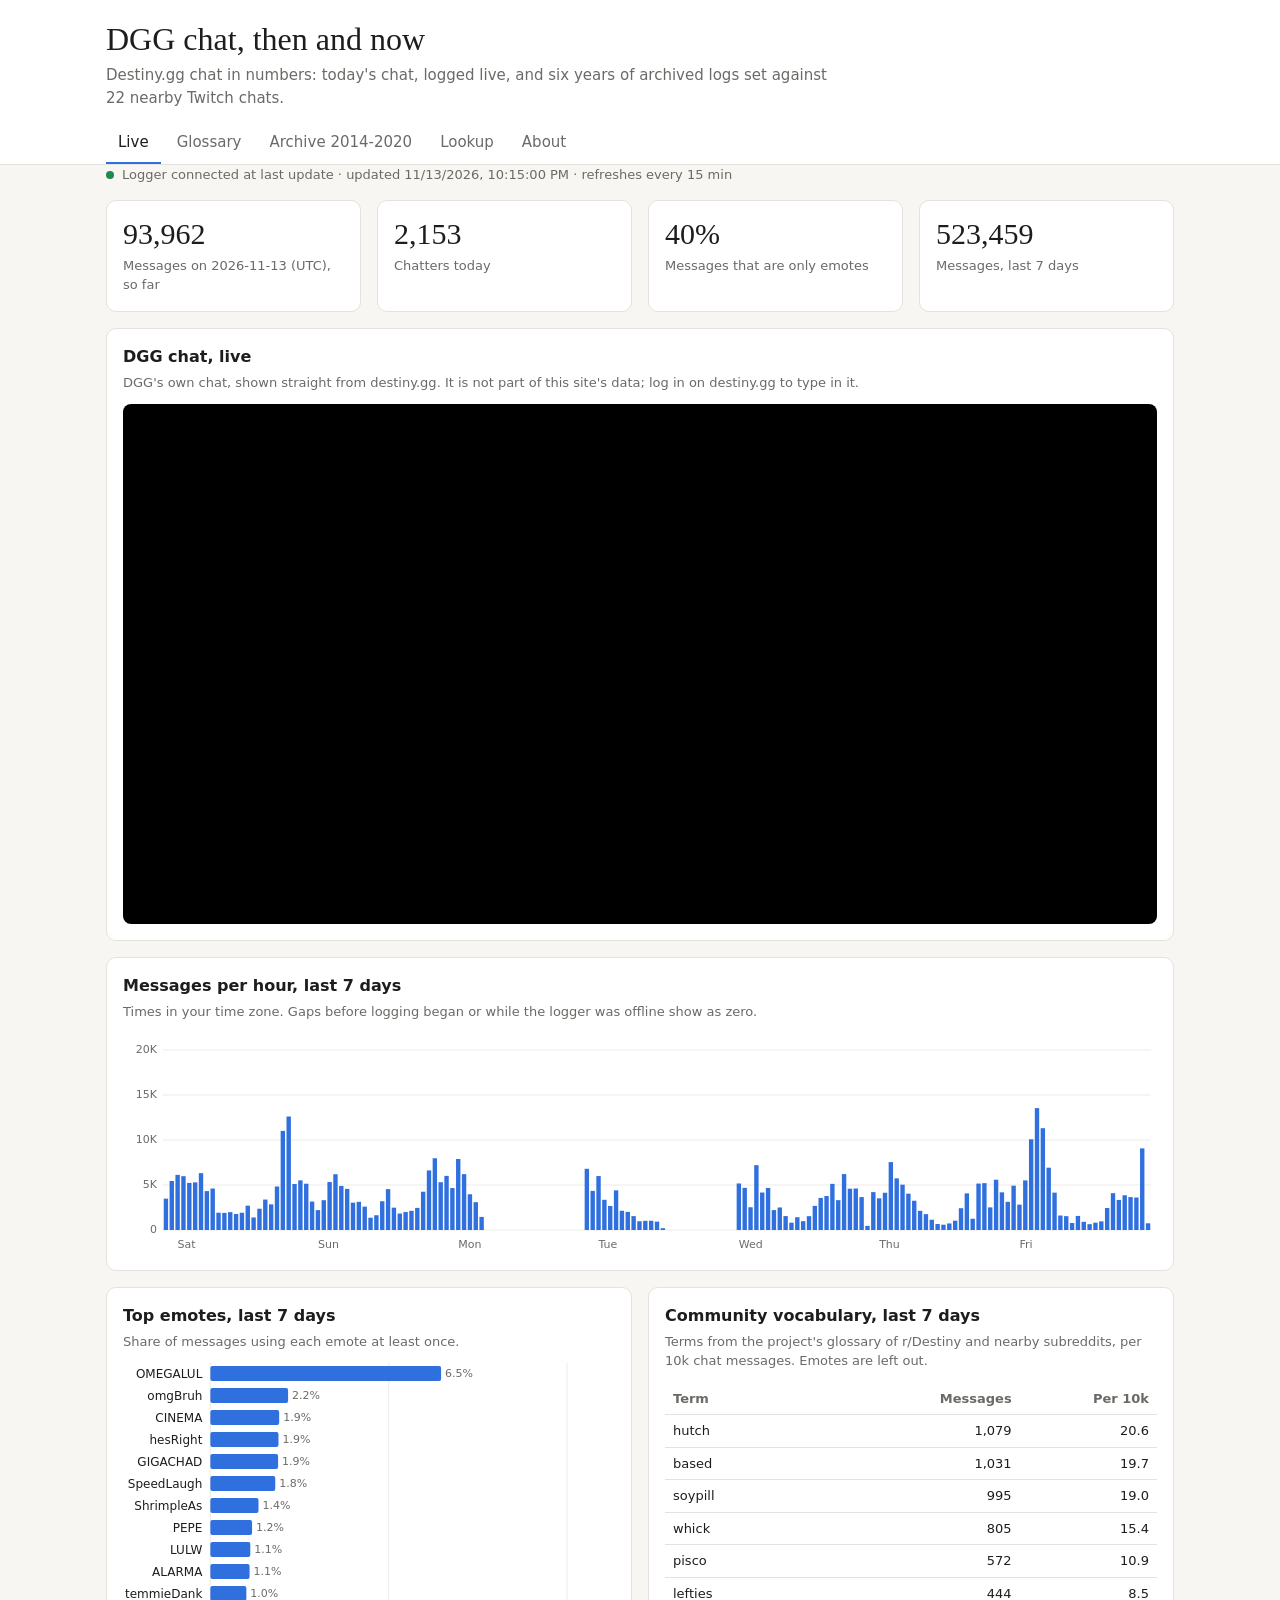
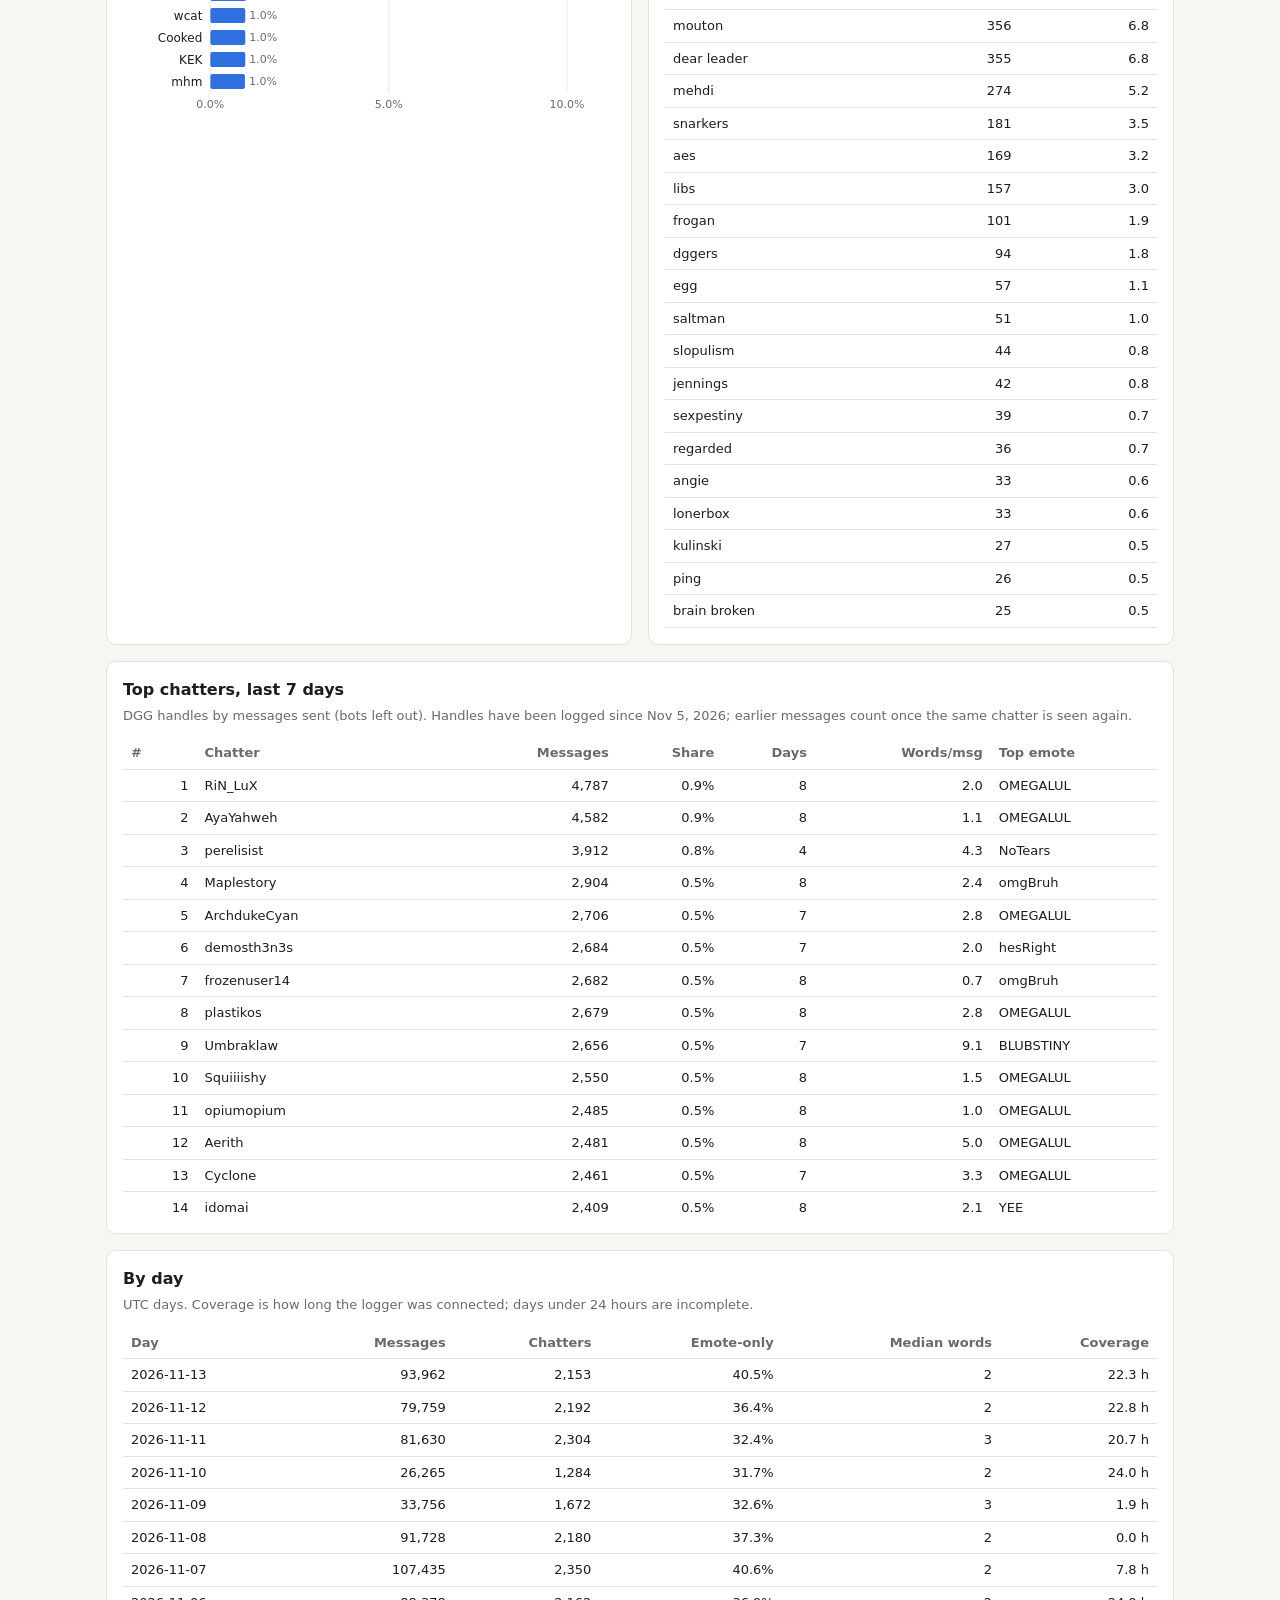
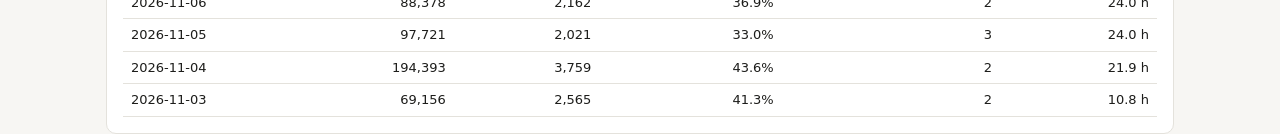
==== commit e4743515: "Data update 2026-11-13T22:15Z" ====
--- a/index.html
+++ b/index.html
@@ -5,7 +5,7 @@
 <meta name="viewport" content="width=device-width, initial-scale=1">
 <title>DGG Chat Stats</title>
 <meta name="description" content="Destiny.gg chat in numbers: a live daily view and the 2014-2020 OverRustle archive, with overlap across 22 nearby Twitch chats.">
-<link rel="stylesheet" href="style.css?v=c3d792ec">
+<link rel="stylesheet" href="style.css?v=9d588149">
 </head>
 <body>
 <header class="top">
@@ -174,6 +174,7 @@
         <label for="lk-user" class="lab">Username</label>
         <div class="lk-row"><span class="lk-u">u/</span><input id="lk-user" spellcheck="false" maxlength="24" placeholder="username" required><button id="lk-go" type="submit" disabled>Check</button></div>
       </form>
+      <div class="lk-reddit" id="lk-reddit" hidden></div>
       <div class="lk-bar" id="lk-bar" role="progressbar" aria-valuemin="0" aria-valuemax="100" aria-valuenow="0" hidden>
         <div class="lk-track"><div class="lk-fill" id="lk-fill"></div></div>
         <p class="lk-bartxt" id="lk-bartxt" aria-live="polite"></p>
@@ -209,7 +210,7 @@
   </section>
 </main>
 <div class="tip" id="tip" hidden></div>
-<script src="app.js?v=c3d792ec"></script>
-<script src="lookup.js?v=c3d792ec" defer></script>
+<script src="app.js?v=9d588149"></script>
+<script src="lookup.js?v=9d588149" defer></script>
 </body>
 </html>
--- a/style.css
+++ b/style.css
@@ -134,3 +134,7 @@
 @media (prefers-reduced-motion: reduce) { .lk-fill { animation: none; transition: none; } }
 .lk-bartxt { color: var(--muted); font-size: 13px; margin: 6px 0 0; font-variant-numeric: tabular-nums; }
 .lk-s li.ok, .lk-s li.warn { color: var(--fg); }   /* the site has global .ok/.warn text colors; signal text stays in ink */
+.lk-reddit { display: flex; flex-wrap: wrap; gap: 8px 12px; align-items: center; margin-top: 12px; }
+.lk-reddit .note { margin: 0; }
+.lk-ghost { font: inherit; padding: 6px 12px; border: 1px solid var(--line); border-radius: 6px; background: none; color: var(--fg); cursor: pointer; }
+.lk-link { font: inherit; border: 0; background: none; color: var(--s2); cursor: pointer; padding: 0; text-decoration: underline; }
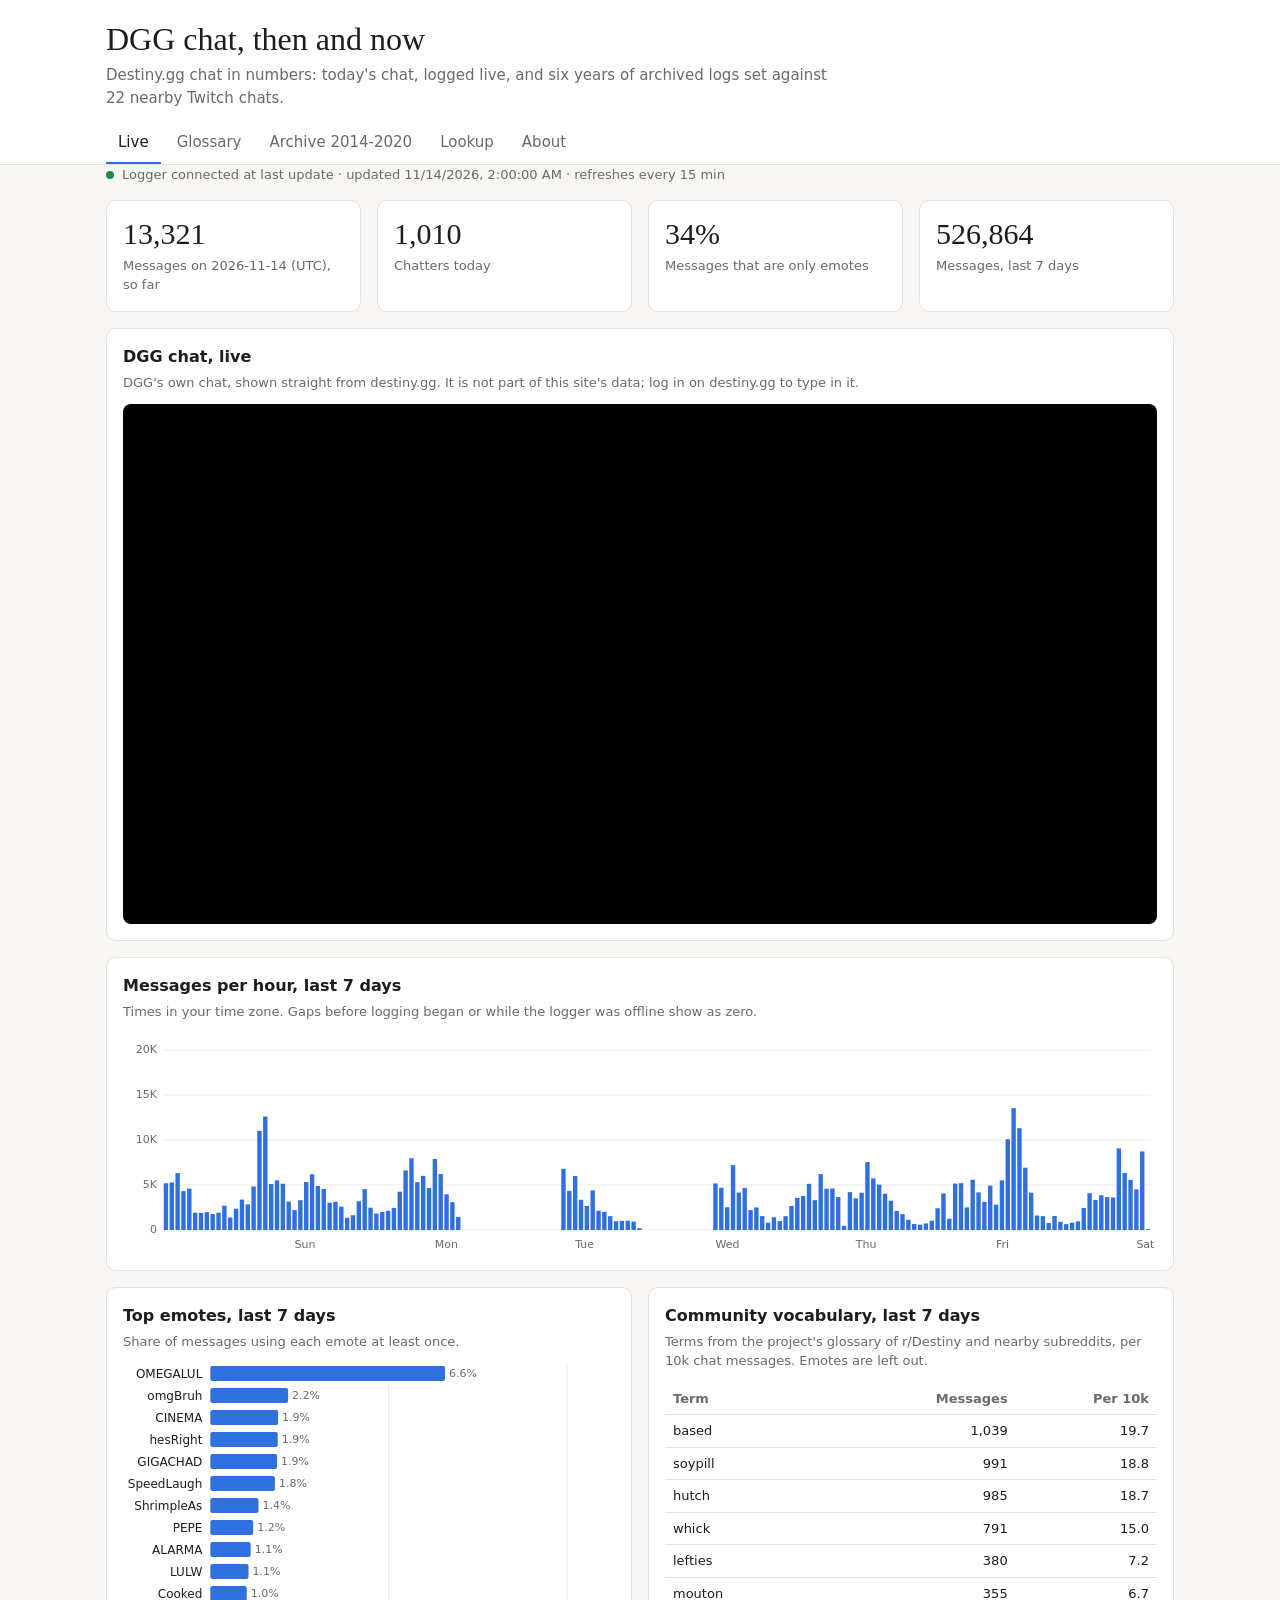
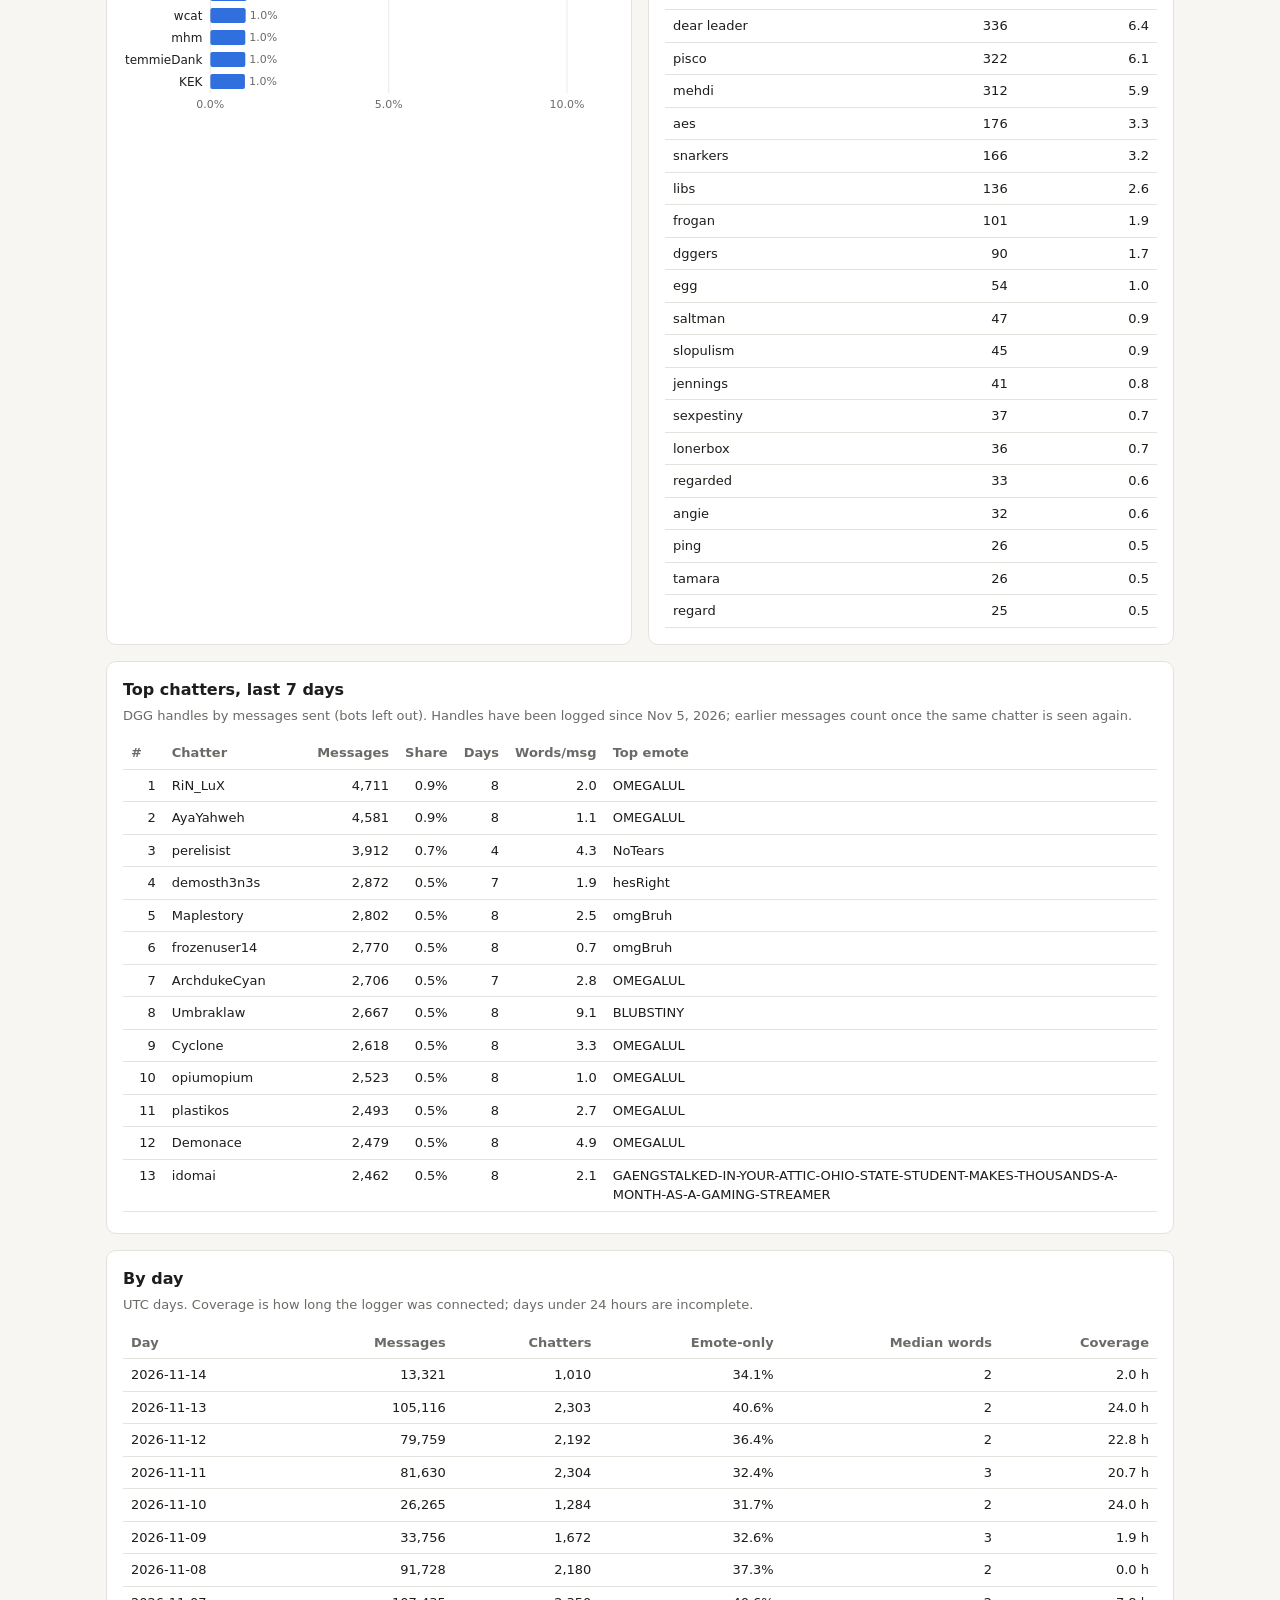
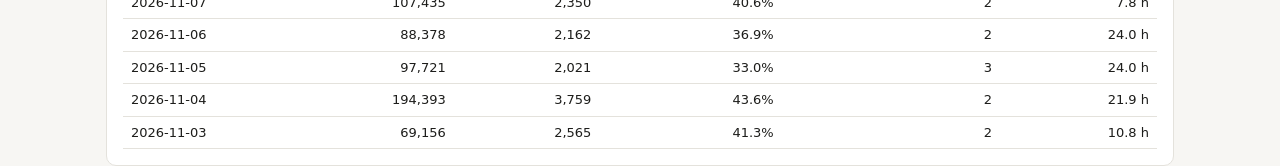
==== commit 75218fa3: "Data update 2026-11-14T02:00Z" ====
--- a/index.html
+++ b/index.html
@@ -5,7 +5,7 @@
 <meta name="viewport" content="width=device-width, initial-scale=1">
 <title>DGG Chat Stats</title>
 <meta name="description" content="Destiny.gg chat in numbers: a live daily view and the 2014-2020 OverRustle archive, with overlap across 22 nearby Twitch chats.">
-<link rel="stylesheet" href="style.css?v=9d588149">
+<link rel="stylesheet" href="style.css?v=f76c270b">
 </head>
 <body>
 <header class="top">
@@ -174,7 +174,6 @@
         <label for="lk-user" class="lab">Username</label>
         <div class="lk-row"><span class="lk-u">u/</span><input id="lk-user" spellcheck="false" maxlength="24" placeholder="username" required><button id="lk-go" type="submit" disabled>Check</button></div>
       </form>
-      <div class="lk-reddit" id="lk-reddit" hidden></div>
       <div class="lk-bar" id="lk-bar" role="progressbar" aria-valuemin="0" aria-valuemax="100" aria-valuenow="0" hidden>
         <div class="lk-track"><div class="lk-fill" id="lk-fill"></div></div>
         <p class="lk-bartxt" id="lk-bartxt" aria-live="polite"></p>
@@ -210,7 +209,7 @@
   </section>
 </main>
 <div class="tip" id="tip" hidden></div>
-<script src="app.js?v=9d588149"></script>
-<script src="lookup.js?v=9d588149" defer></script>
+<script src="app.js?v=f76c270b"></script>
+<script src="lookup.js?v=f76c270b" defer></script>
 </body>
 </html>
--- a/style.css
+++ b/style.css
@@ -134,7 +134,3 @@
 @media (prefers-reduced-motion: reduce) { .lk-fill { animation: none; transition: none; } }
 .lk-bartxt { color: var(--muted); font-size: 13px; margin: 6px 0 0; font-variant-numeric: tabular-nums; }
 .lk-s li.ok, .lk-s li.warn { color: var(--fg); }   /* the site has global .ok/.warn text colors; signal text stays in ink */
-.lk-reddit { display: flex; flex-wrap: wrap; gap: 8px 12px; align-items: center; margin-top: 12px; }
-.lk-reddit .note { margin: 0; }
-.lk-ghost { font: inherit; padding: 6px 12px; border: 1px solid var(--line); border-radius: 6px; background: none; color: var(--fg); cursor: pointer; }
-.lk-link { font: inherit; border: 0; background: none; color: var(--s2); cursor: pointer; padding: 0; text-decoration: underline; }
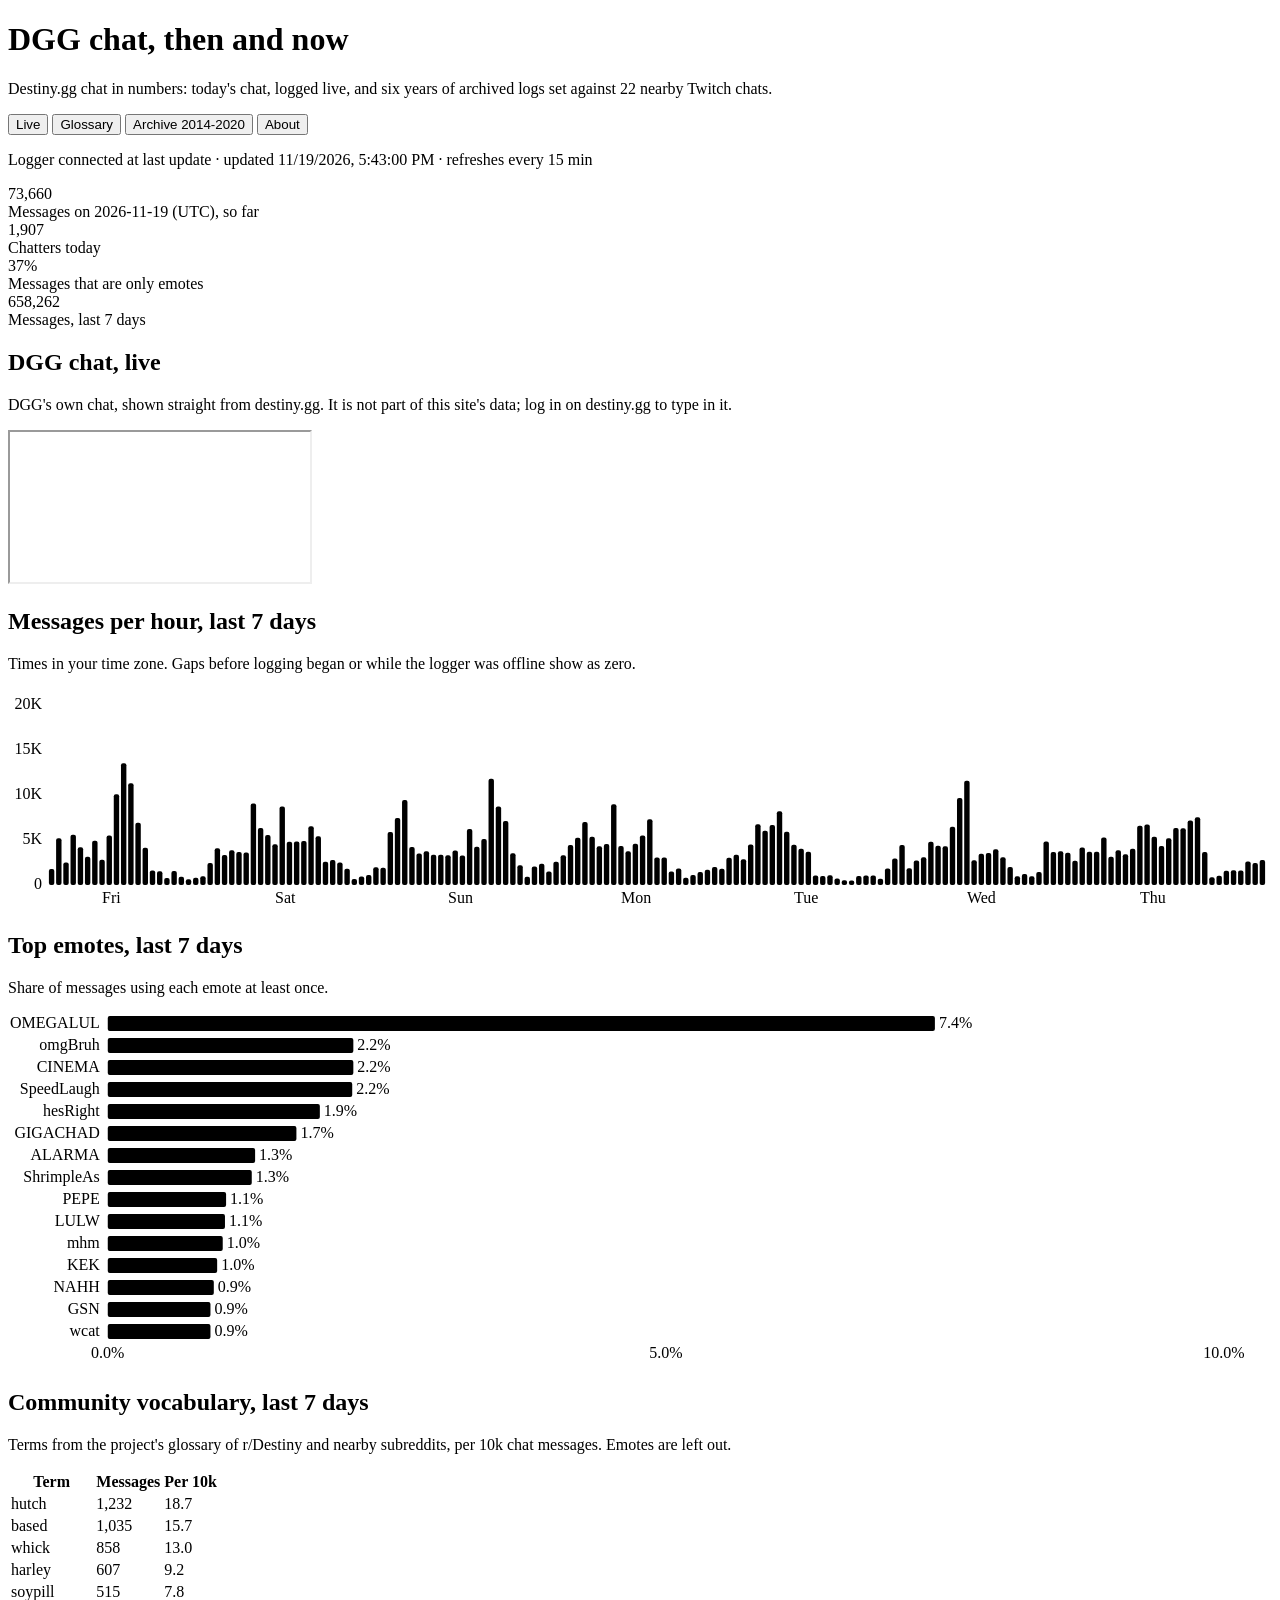
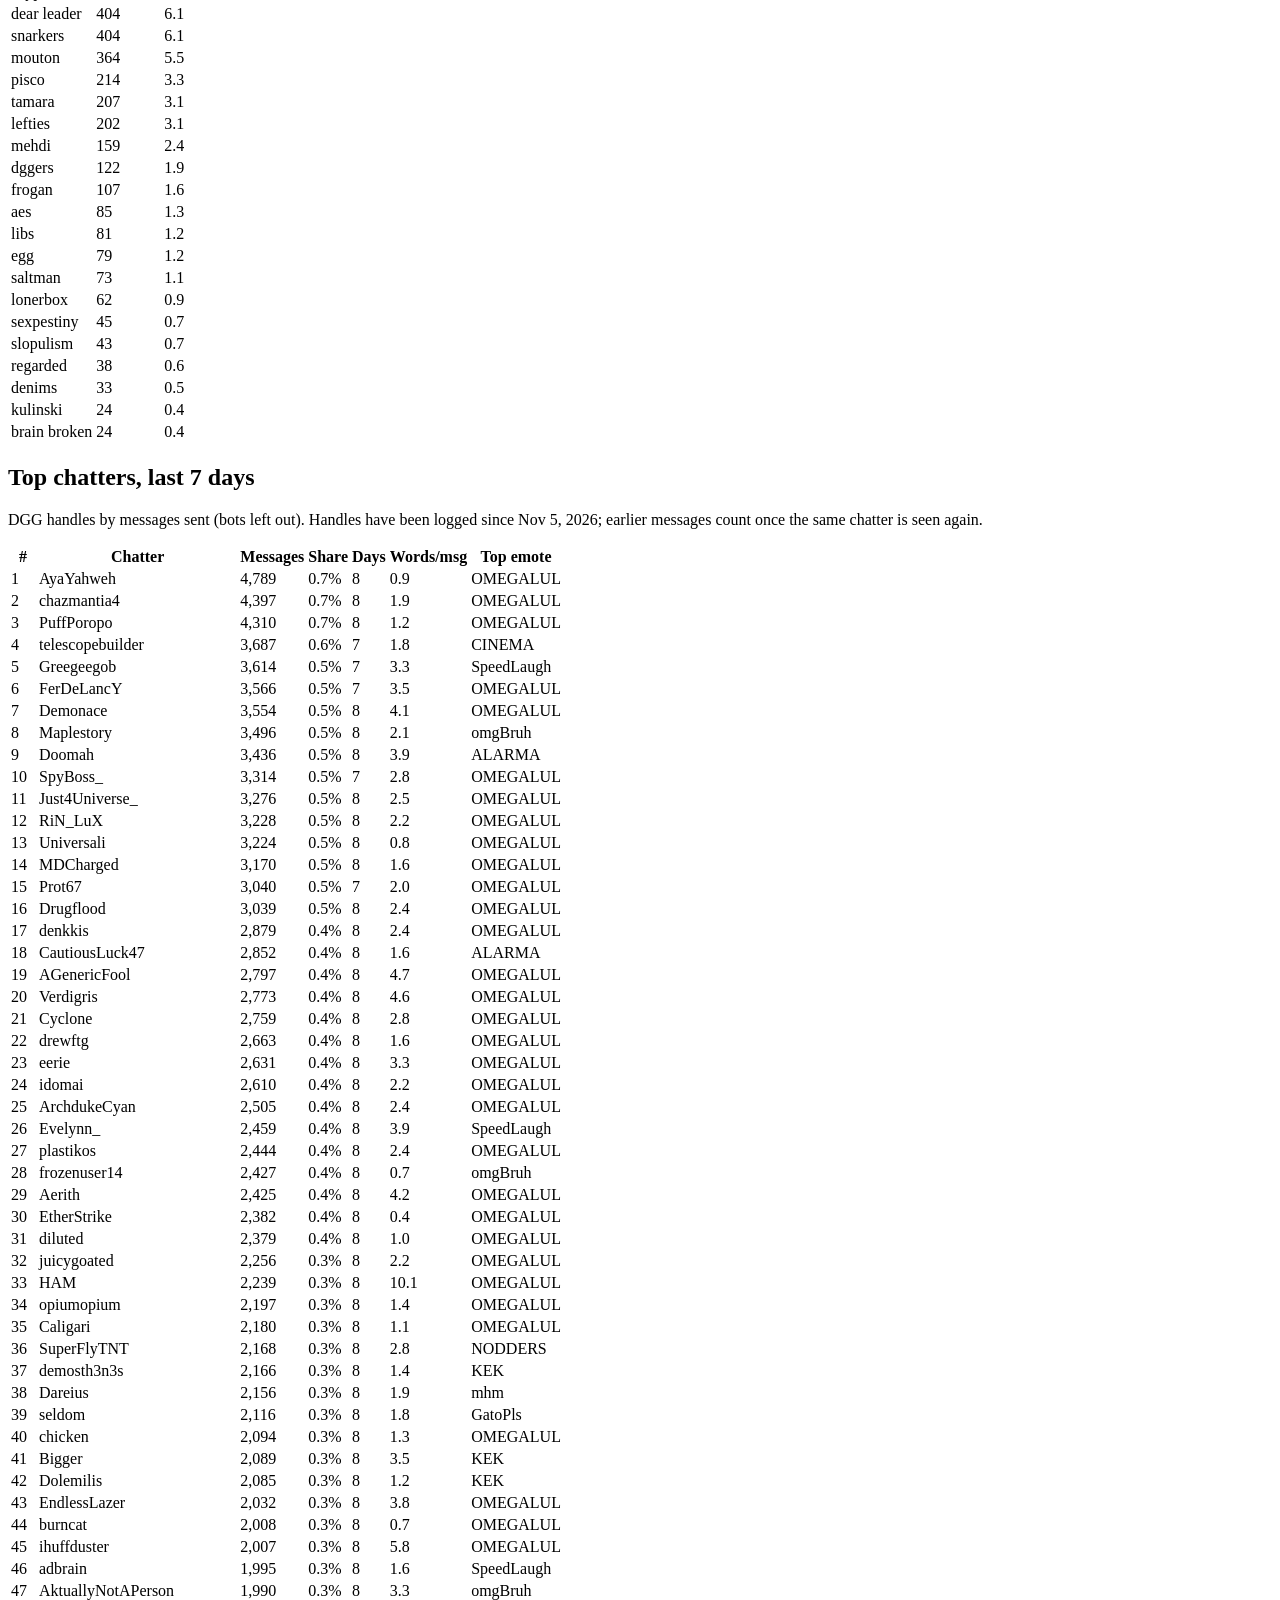
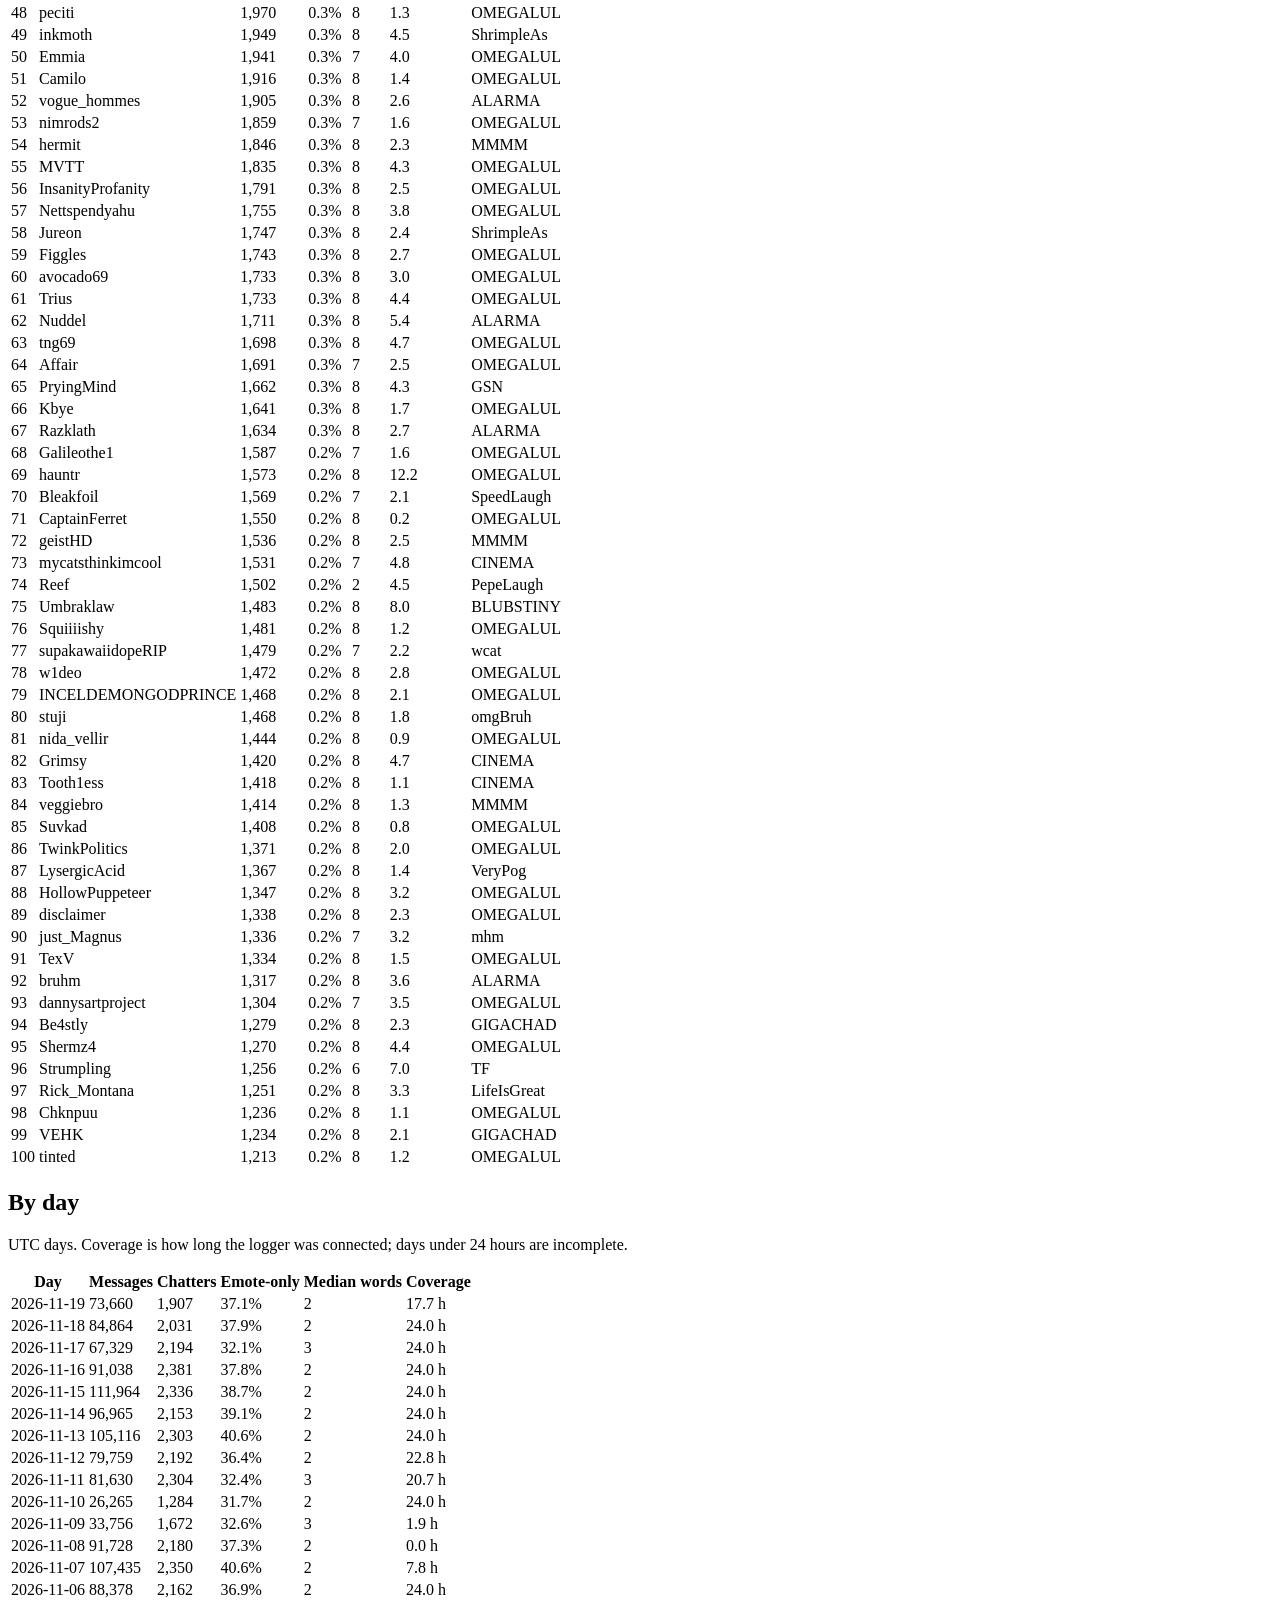
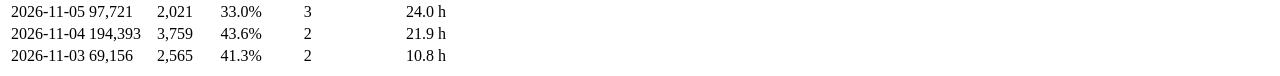
==== commit d5a53f37: "Data update 2026-11-19T17:44Z" ====
--- a/index.html
+++ b/index.html
@@ -5,7 +5,7 @@
 <meta name="viewport" content="width=device-width, initial-scale=1">
 <title>DGG Chat Stats</title>
 <meta name="description" content="Destiny.gg chat in numbers: a live daily view and the 2014-2020 OverRustle archive, with overlap across 22 nearby Twitch chats.">
-<link rel="stylesheet" href="style.css?v=f76c270b">
+<link rel="stylesheet" href="style.css?v=1352d9df">
 </head>
 <body>
 <header class="top">
@@ -16,8 +16,6 @@
       <button role="tab" data-tab="live" aria-selected="true">Live</button>
       <button role="tab" data-tab="glossary" aria-selected="false">Glossary</button>
       <button role="tab" data-tab="archive" aria-selected="false">Archive 2014-2020</button>
-      <button role="tab" data-tab="bots" aria-selected="false" id="tab-btn-bots" hidden>Bots</button>
-      <button role="tab" data-tab="lookup" aria-selected="false">Lookup</button>
       <button role="tab" data-tab="about" aria-selected="false">About</button>
     </nav>
   </div>
@@ -156,37 +154,6 @@
     <p class="note">Something wrong or harmful in an entry? <a href="https://github.com/carrier3rd/dgg-chat-site/issues">Report it</a> and it will be removed.</p>
   </section>
 
-  <section id="tab-bots" class="tab" hidden>
-    <div class="card prose">
-      <h2>Bots we found that Bot Bouncer then banned</h2>
-      <p class="note">Each account here was flagged by our detector, read by two reviewers, and reported to <a href="https://www.reddit.com/r/BotBouncer/" rel="noopener">Bot Bouncer</a>, which then banned it. The label is Bot Bouncer's, not ours: every entry links to its listing, and the status is rechecked every week. If Bot Bouncer reverses a listing, the account comes off this page at the next rebuild. Only posts from an account's bot period are shown; contact handles and other users' names inside them are masked.</p>
-      <p class="note" id="bots-meta"></p>
-    </div>
-    <div id="bots-list"></div>
-  </section>
-
-  <section id="tab-lookup" class="tab" hidden>
-    <div class="card">
-      <h2>Check a Reddit account</h2>
-      <p class="note">Type a username to score it with our bot detector (v7.1). Everything runs in your browser: your browser fetches the account's public posts and comments from <a href="https://arctic-shift.photon-reddit.com" rel="noopener">Arctic Shift</a>, an independent Reddit archive, and the score is worked out on this page. Nothing is sent to this site, saved or shared, and the name you type never goes into the page address.</p>
-      <!-- Never submits natively: no input has a name and the inline handler blocks navigation, so the username can't reach the URL even before lookup.js loads. -->
-      <form id="lk-form" class="lk-form" autocomplete="off" onsubmit="return false">
-        <label for="lk-user" class="lab">Username</label>
-        <div class="lk-row"><span class="lk-u">u/</span><input id="lk-user" spellcheck="false" maxlength="24" placeholder="username" required><button id="lk-go" type="submit" disabled>Check</button></div>
-      </form>
-      <div class="lk-bar" id="lk-bar" role="progressbar" aria-valuemin="0" aria-valuemax="100" aria-valuenow="0" hidden>
-        <div class="lk-track"><div class="lk-fill" id="lk-fill"></div></div>
-        <p class="lk-bartxt" id="lk-bartxt" aria-live="polite"></p>
-      </div>
-      <p class="status" id="lk-status" aria-live="polite"></p>
-    </div>
-    <div id="lk-result"></div>
-    <div class="card prose">
-      <h2>How to read it</h2>
-      <p class="note">The rating runs from 1 to 10. Each step marks one of the detector's tested lines: <b>5</b> is the loose line (about 7 in 100 ordinary accounts reach it), <b>7</b> is the 2% line, and <b>9</b> is the strict line (about 2 in 100 ordinary accounts). The detector was trained on accounts that the volunteer project <a href="https://www.reddit.com/r/BotBouncer/" rel="noopener">Bot Bouncer</a> banned. A high rating is a lead for a closer look, not proof. Real people get flagged too. The time-zone and location clues come from posting hours and place subreddits. They're rough guesses and aren't part of the score. Arctic Shift can run a few days behind Reddit, and only the newest 1,000 posts and 1,000 comments are read.</p>
-    </div>
-  </section>
-
   <section id="tab-about" class="tab prose" hidden>
     <h2>What this is</h2>
     <p>A side study from a student research project on online communities around streamers. It looks at destiny.gg (DGG) chat two ways: a live log of today's chat, and the OverRustle archive of chat logs up to April 2020.</p>
@@ -197,7 +164,9 @@
     <h2>Archive data</h2>
     <p>OverRustle logged DGG and many Twitch chats until spring 2020. Coverage differs a lot by chat: some have years, some have weeks. The archive's own gaps (outages, late additions) are not filled in.</p>
     <h2>Privacy</h2>
-    <p>Since November 5, 2026, DGG chat handles are logged and the Live tab lists the most active chatters of the last 7 days by handle, with message counts and activity only. No message text is published, and no one's messages are labeled as hostile or harassing by name. Archive (2014-2020) chatters and Reddit users stay anonymous: their names are replaced by a salted one-way code, and overlap between chats is counted only in aggregate; no one is followed from one chat to another. The one exception is the Bots tab: Reddit accounts that Bot Bouncer has banned as bots, after we reported them, are shown by name with their bot-period posts. They are never linked to chat accounts or to real people. The Lookup tab scores only the account you type, inside your own browser. We never see the name or the result, and we publish no lookup results.</p>
+    <p>Since November 5, 2026, DGG chat handles are logged and the Live tab lists the most active chatters of the last 7 days by handle, with message counts and activity only. No message text is published, and no one's messages are labeled as hostile or harassing by name. Archive (2014-2020) chatters and Reddit users stay anonymous: their names are replaced by a salted one-way code, and overlap between chats is counted only in aggregate; no one is followed from one chat to another.</p>
+    <h2>Reddit bot tools</h2>
+    <p>The Bots and Lookup tabs that used to be here moved on November 19, 2026 to their own site, <a href="https://carrier3rd.github.io/socialscope/" rel="noopener">socialscope bot tools</a>.</p>
     <h2>Limits</h2>
     <ul>
       <li>Twitch-to-Twitch overlap matches the same accounts. Overlap with DGG or vaush.gg, which have their own accounts, matches same-spelled names only, so it undercounts.</li>
@@ -209,7 +178,6 @@
   </section>
 </main>
 <div class="tip" id="tip" hidden></div>
-<script src="app.js?v=f76c270b"></script>
-<script src="lookup.js?v=f76c270b" defer></script>
+<script src="app.js?v=1352d9df"></script>
 </body>
 </html>
